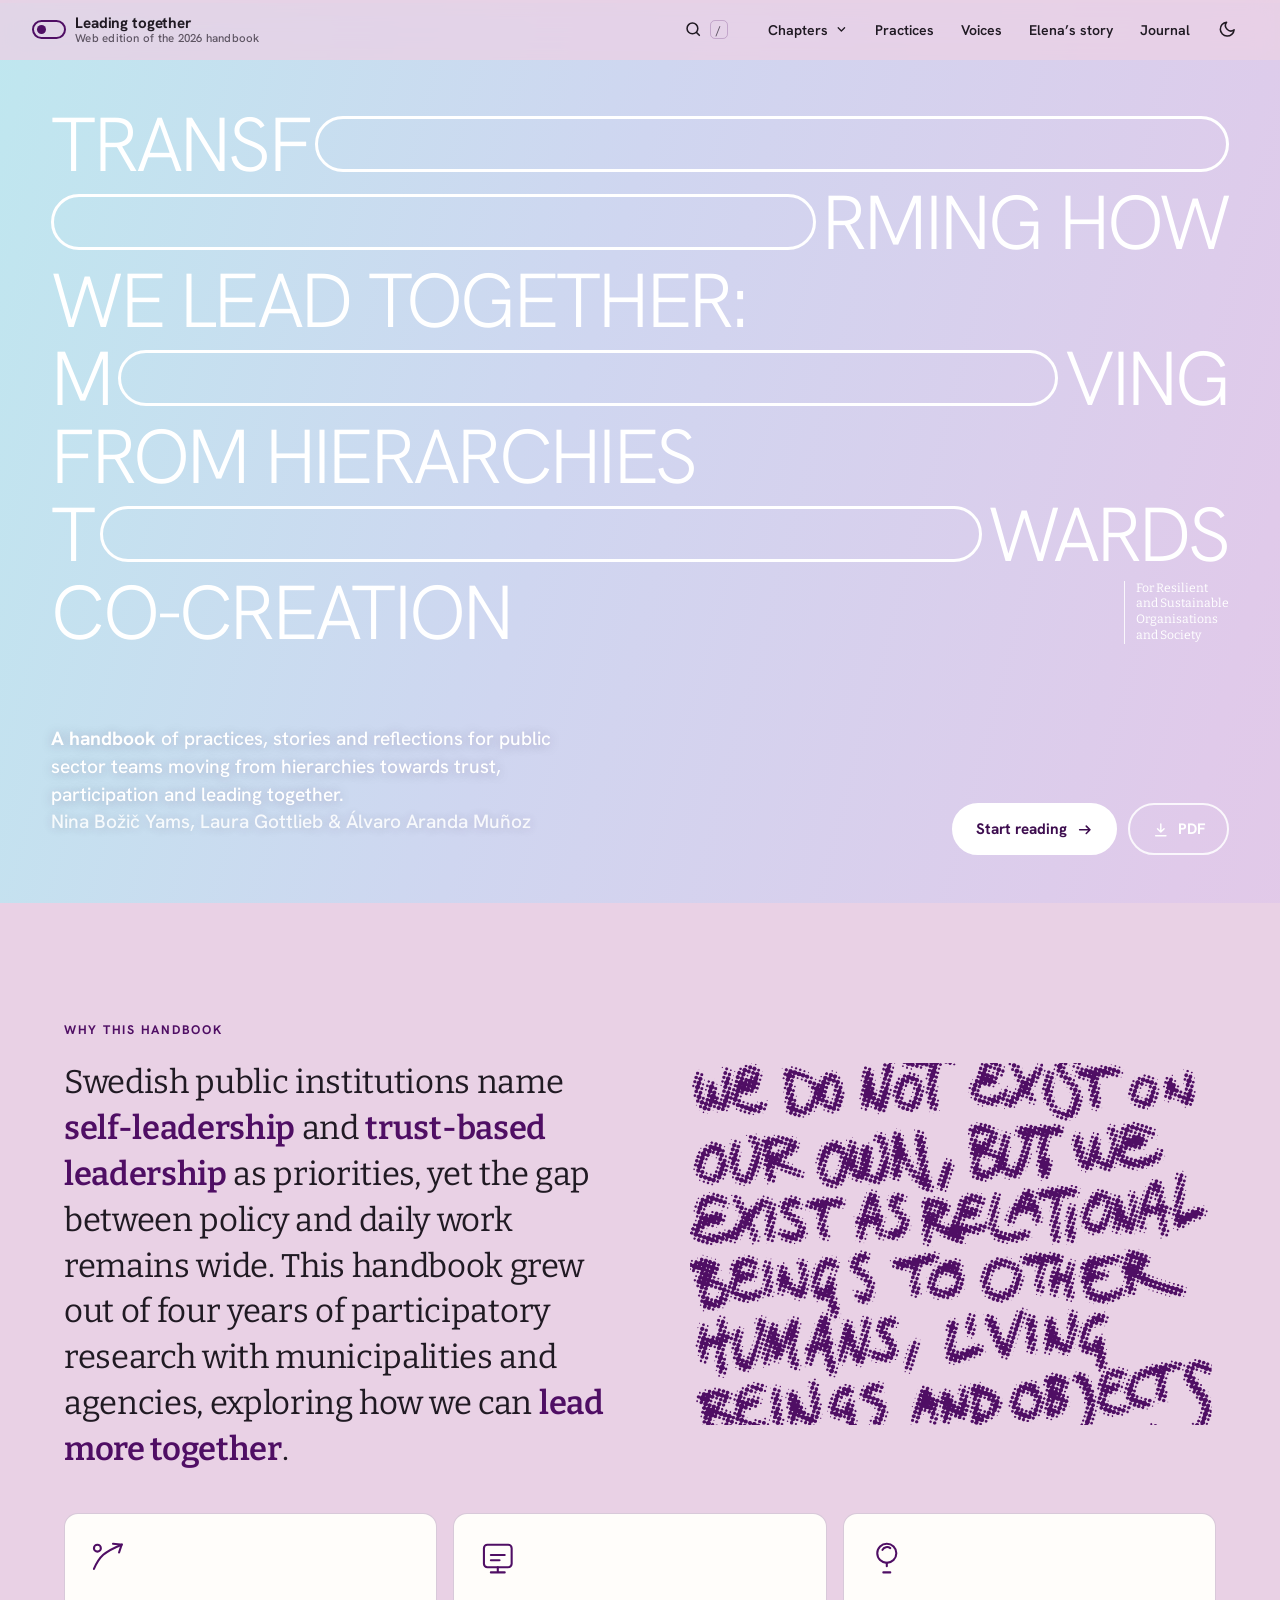
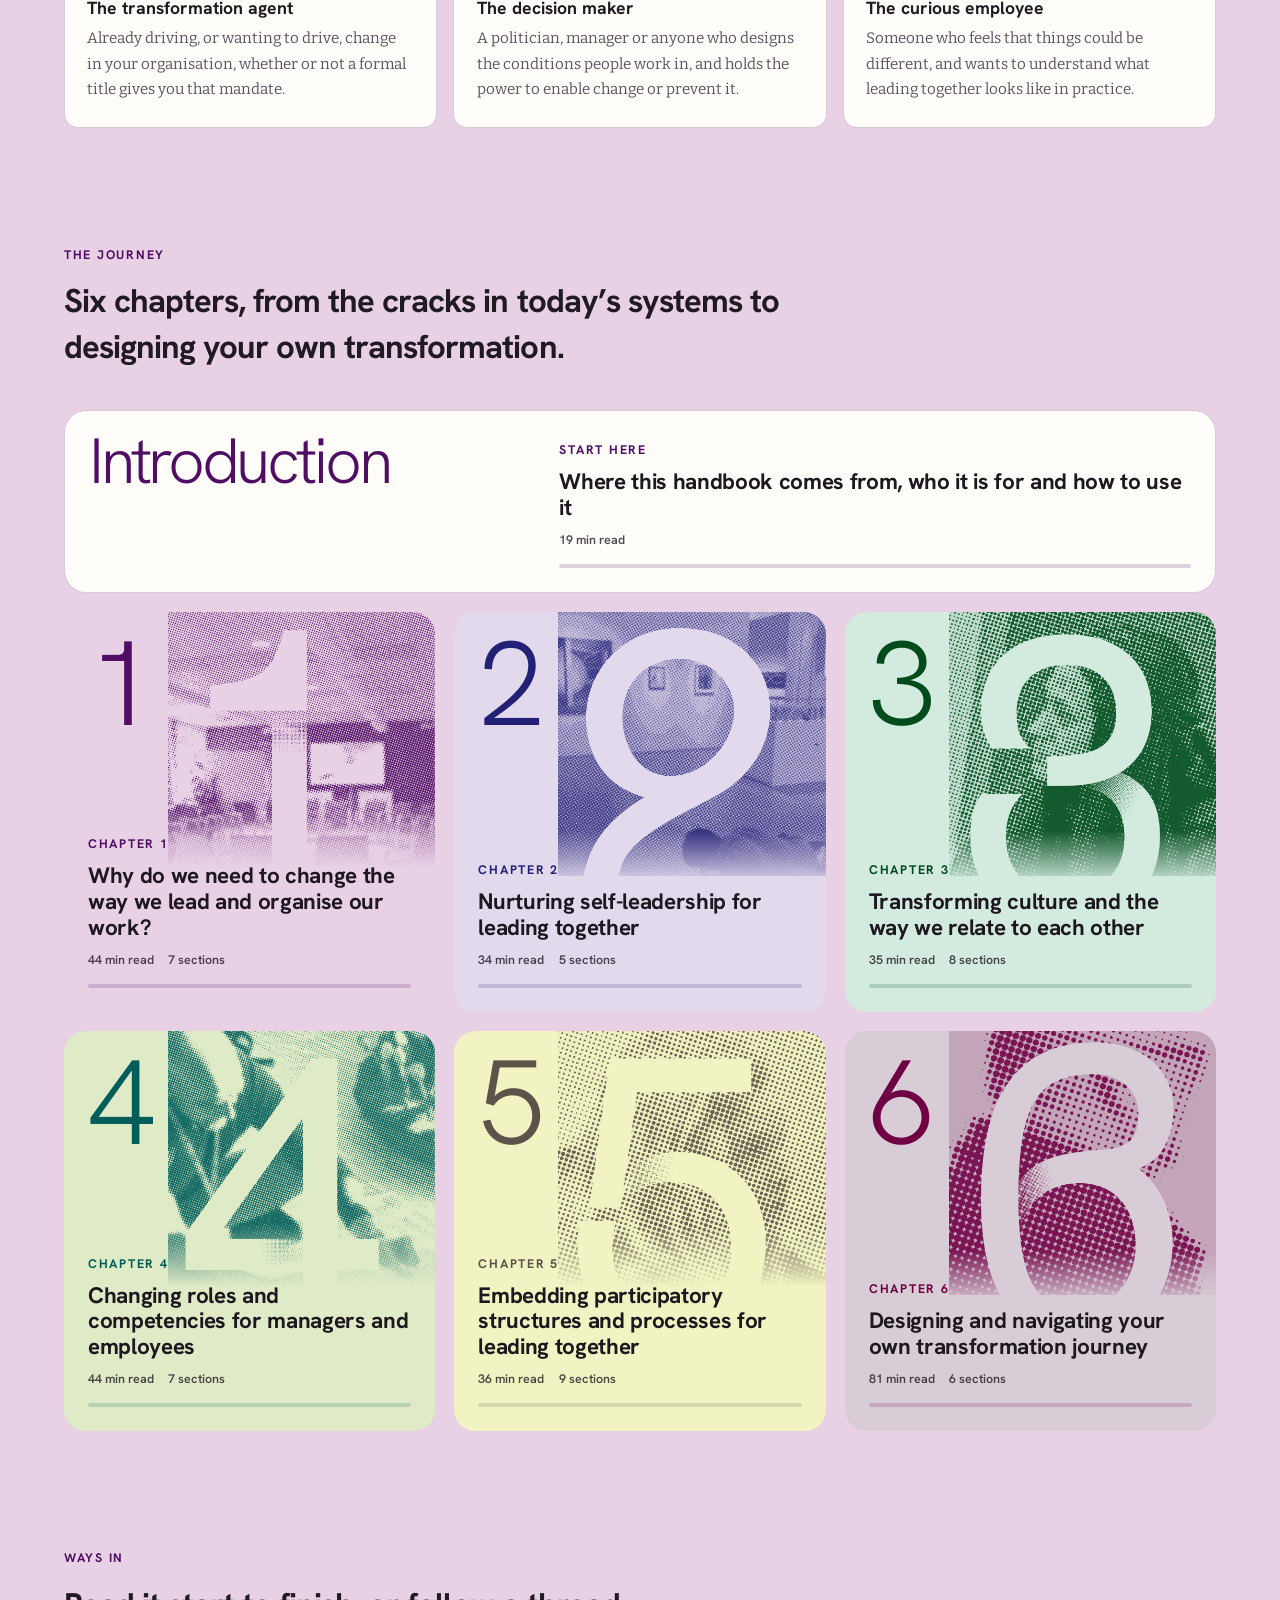
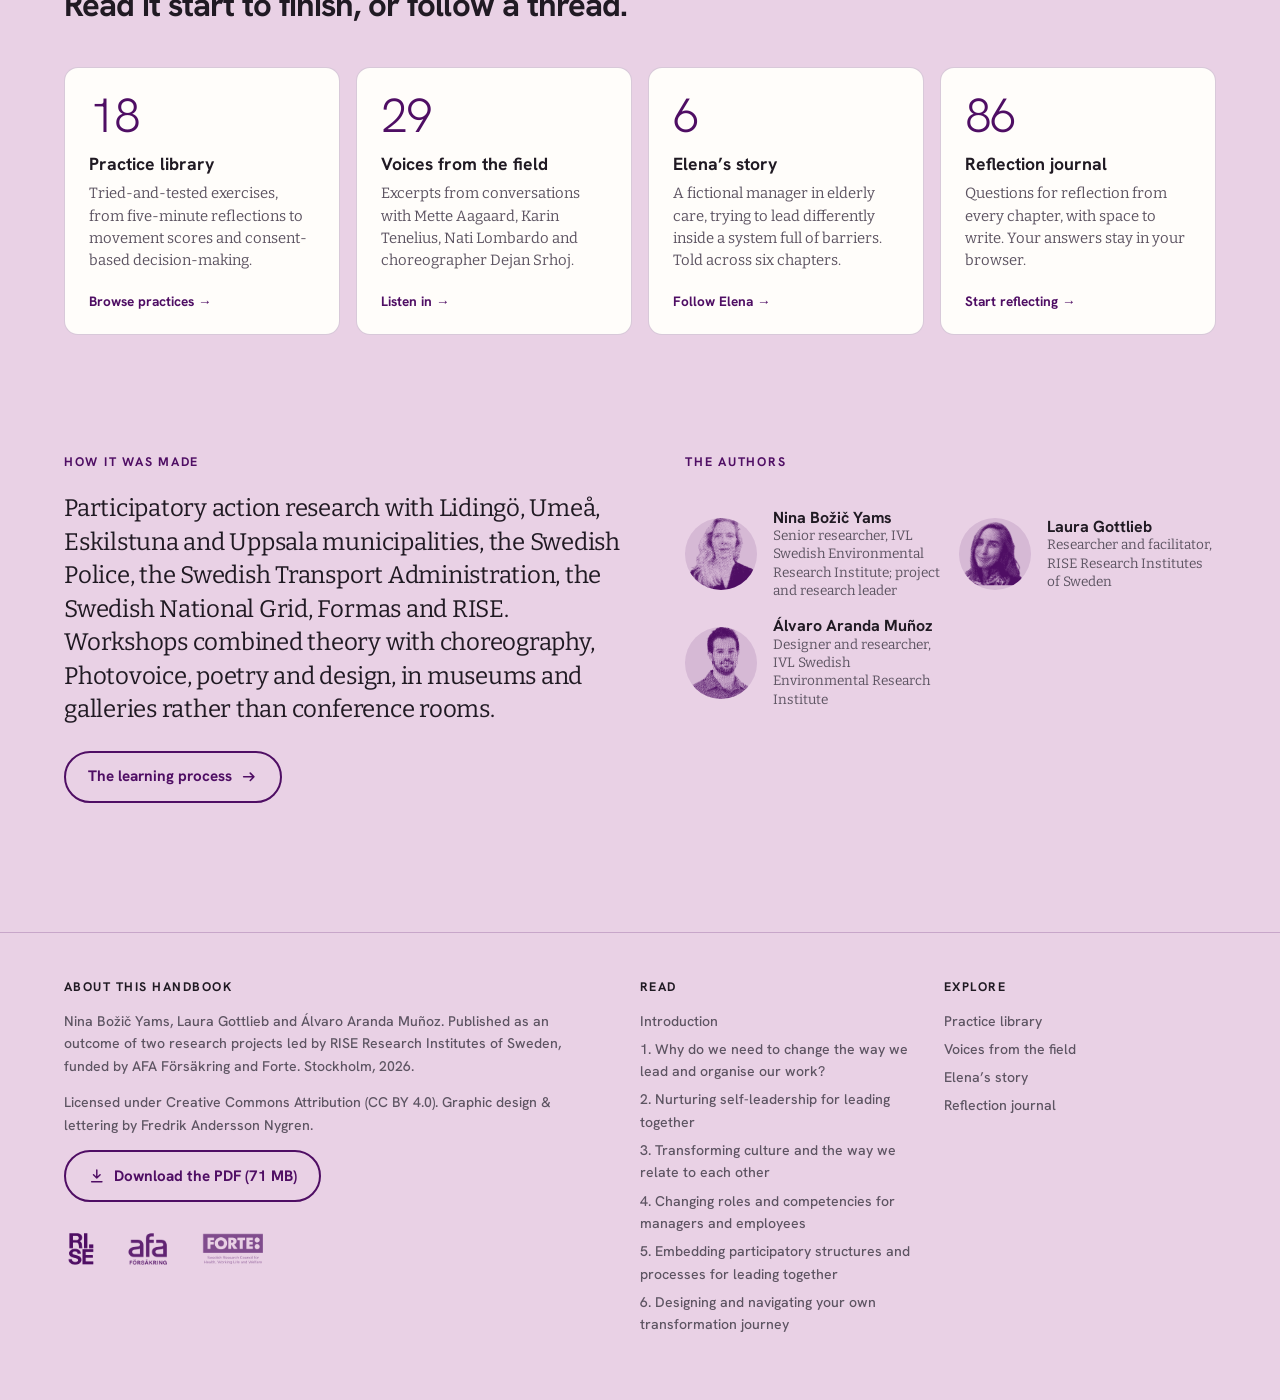
==== index.html @ b832c26f "Add interactive website for the handbook A static web edition of 'Transforming how we lead together'" ====
<!doctype html>
<html lang="en">
<head>
<meta charset="utf-8">
<meta name="viewport" content="width=device-width, initial-scale=1">
<title>Transforming how we lead together: moving from hierarchies towards co-creation</title>
<meta name="description" content="A handbook for resilient and sustainable organisations and society: practices, stories and reflections for moving from hierarchies towards co-creation.">
<meta property="og:title" content="Transforming how we lead together: moving from hierarchies towards co-creation">
<meta property="og:description" content="A handbook for resilient and sustainable organisations and society: practices, stories and reflections for moving from hierarchies towards co-creation.">
<meta property="og:type" content="book">
<meta property="og:image" content="assets/og.jpg">
<meta name="twitter:card" content="summary_large_image">
<meta name="theme-color" content="#e9d1e5">
<link rel="icon" href="assets/favicon.svg" type="image/svg+xml">
<link rel="preload" href="assets/fonts/bitter-normal-latin.woff2" as="font" type="font/woff2" crossorigin>
<link rel="preload" href="assets/fonts/hanken-grotesk-normal-latin.woff2" as="font" type="font/woff2" crossorigin>
<link rel="stylesheet" href="assets/fonts.css">
<link rel="stylesheet" href="assets/style.css">
<style>:root{--ink:#4f0e64;--paper:#e9d1e5;--ink-d:#ecd8e9;--paper-d:#1b0c21;--ink-l:#4f0e64;--paper-l:#e9d1e5}</style>
<script>try{var t=JSON.parse(localStorage.getItem("theme"));if(t)document.documentElement.dataset.theme=t}catch(e){}</script>

</head>
<body data-chapter="">
<a class="skip" href="#main">Skip to content</a>

<header class="topbar">
  <a class="brand" href="index.html" aria-label="Home: Transforming how we lead together"><span class="brand-mark" aria-hidden="true"></span><span>Leading together<small>Web edition of the 2026 handbook</small></span></a>
  <button class="icon-btn search-btn" aria-label="Search the handbook"><svg viewBox="0 0 24 24" fill="none" stroke="currentColor" stroke-width="2" stroke-linecap="round"><circle cx="11" cy="11" r="7"/><path d="m20 20-3.5-3.5"/></svg><kbd>/</kbd></button>
  <nav class="nav" aria-label="Main">
    <div class="chapters-menu">
      <button aria-expanded="false" aria-haspopup="true">Chapters <svg viewBox="0 0 24 24" fill="none" stroke="currentColor" stroke-width="2.4" stroke-linecap="round" stroke-linejoin="round"><path d="m6 9 6 6 6-6"/></svg></button>
      <div class="chapters-pop"><a class="intro" href="introduction.html" style="--c-ink:#4f0e64;--c-paper:#e9d1e5;--c-ink-d:#ecd8e9;--c-paper-d:#1b0c21"><span class="n">i</span><span>Introduction</span></a><a href="chapter-1.html" style="--c-ink:#4f0e64;--c-paper:#e9d1e5;--c-ink-d:#ecd8e9;--c-paper-d:#1b0c21"><span class="n">1</span><span>Why do we need to change the way we lead and organise our work?</span></a><a href="chapter-2.html" style="--c-ink:#232176;--c-paper:#e2d9ed;--c-ink-d:#e6dff0;--c-paper-d:#120f24"><span class="n">2</span><span>Nurturing self-leadership for leading together</span></a><a href="chapter-3.html" style="--c-ink:#004b1c;--c-paper:#d3eadf;--c-ink-d:#daede4;--c-paper-d:#0b1812"><span class="n">3</span><span>Transforming culture and the way we relate to each other</span></a><a href="chapter-4.html" style="--c-ink:#005e5a;--c-paper:#dfeac6;--c-ink-d:#e4edcf;--c-paper-d:#0b1c1f"><span class="n">4</span><span>Changing roles and competencies for managers and employees</span></a><a href="chapter-5.html" style="--c-ink:#5c5349;--c-paper:#f1f3c2;--c-ink-d:#f2f4c5;--c-paper-d:#1e191b"><span class="n">5</span><span>Embedding participatory structures and processes for leading together</span></a><a href="chapter-6.html" style="--c-ink:#700044;--c-paper:#d8cdd6;--c-ink-d:#ded4dc;--c-paper-d:#22091a"><span class="n">6</span><span>Designing and navigating your own transformation journey</span></a></div>
    </div>
    <a href="practices.html">Practices</a>
    <a href="voices.html">Voices</a>
    <a href="elena.html">Elena’s story</a>
    <a href="journal.html">Journal</a>
    <button class="icon-btn" id="theme-btn" aria-label="Toggle dark mode"><svg viewBox="0 0 24 24" fill="none" stroke="currentColor" stroke-width="2" stroke-linecap="round" stroke-linejoin="round"><path d="M21 12.8A9 9 0 1 1 11.2 3a7 7 0 0 0 9.8 9.8z"/></svg></button>
  </nav>
  <button class="icon-btn menu-btn" aria-label="Menu" aria-expanded="false"><svg viewBox="0 0 24 24" fill="none" stroke="currentColor" stroke-width="2" stroke-linecap="round"><path d="M4 7h16M4 12h16M4 17h10"/></svg></button>
</header>
<div class="scrim"></div>
<main id="main">
<section class="cover" aria-labelledby="cover-title">
  <h1 class="cover-title" id="cover-title" aria-label="Transforming how we lead together: moving from hierarchies towards co-creation">
    <span class="l" aria-hidden="true">Transf<i class="cap"></i></span>
    <span class="l" aria-hidden="true"><i class="cap c2"></i>rming how</span>
    <span class="l" aria-hidden="true">we lead together:</span>
    <span class="l" aria-hidden="true">m<i class="cap c3"></i>ving</span>
    <span class="l" aria-hidden="true">from hierarchies</span>
    <span class="l" aria-hidden="true">t<i class="cap c4"></i>wards</span>
    <span class="l" aria-hidden="true">co-creation<span class="cover-tag">For Resilient<br>and Sustainable<br>Organisations<br>and Society</span></span>
  </h1>
  <div class="cover-foot">
    <p class="cover-sub"><strong>A handbook</strong> of practices, stories and reflections for public sector teams moving from hierarchies towards trust, participation and leading together.<br><span style="opacity:.85">Nina Božič Yams, Laura Gottlieb &amp; Álvaro Aranda Muñoz</span></p>
    <div class="btns"><a class="btn" href="introduction.html">Start reading <svg viewBox="0 0 24 24" fill="none" stroke="currentColor" stroke-width="2.2" stroke-linecap="round" stroke-linejoin="round"><path d="M5 12h14m-5-5 5 5-5 5"/></svg></a><a class="btn ghost" href="Transforming%20how%20we%20lead%20together.pdf" download><svg viewBox="0 0 24 24" fill="none" stroke="currentColor" stroke-width="2" stroke-linecap="round" stroke-linejoin="round"><path d="M12 4v11m0 0 4.5-4.5M12 15l-4.5-4.5M5 20h14"/></svg> PDF</a></div>
  </div>
</section>

<section class="home-section wrap">
  <div class="split">
    <div class="reveal">
      <span class="kicker">Why this handbook</span>
      <p class="lede">Swedish public institutions name <em>self-leadership</em> and <em>trust-based leadership</em> as priorities, yet the gap between policy and daily work remains wide. This handbook grew out of four years of participatory research with municipalities and agencies, exploring how we can <em>lead more together</em>.</p>
    </div>
    <div class="reveal"><div class="ink-img" data-src="assets/art/p22-3.webp" role="img" aria-label="Hand lettering: We do not exist on our own, but we exist as relational beings to other humans, living beings and objects." style="aspect-ratio:1828/1248"></div></div>
  </div>
  <div class="readers"><div class="reader reveal"><svg class="ico" viewBox="0 0 48 48" fill="none" stroke="currentColor" stroke-width="2.4" stroke-linecap="round"><path d="M8 38c6-14 12-20 32-28"/><path d="M30 9l10 1-3 9"/><circle cx="12" cy="14" r="4"/></svg><h3>The transformation agent</h3><p>Already driving, or wanting to drive, change in your organisation, whether or not a formal title gives you that mandate.</p></div><div class="reader reveal"><svg class="ico" viewBox="0 0 48 48" fill="none" stroke="currentColor" stroke-width="2.4" stroke-linecap="round" stroke-linejoin="round"><rect x="8" y="10" width="32" height="26" rx="4"/><path d="M16 22h16M16 28h10M24 36v6M16 42h16"/></svg><h3>The decision maker</h3><p>A politician, manager or anyone who designs the conditions people work in, and holds the power to enable change or prevent it.</p></div><div class="reader reveal"><svg class="ico" viewBox="0 0 48 48" fill="none" stroke="currentColor" stroke-width="2.4" stroke-linecap="round"><circle cx="24" cy="20" r="11"/><path d="M24 31v4M20 42h8M19 16a6 6 0 0 1 9-2"/></svg><h3>The curious employee</h3><p>Someone who feels that things could be different, and wants to understand what leading together looks like in practice.</p></div></div>
</section>

<section class="home-section wrap" id="chapters" style="padding-top:0">
  <span class="kicker">The journey</span>
  <h2 class="lede" style="font-family:var(--sans);font-weight:700;letter-spacing:-.03em;margin-top:.6rem">Six chapters, from the cracks in today’s systems to designing your own transformation.</h2>
  <div class="ch-cards"><a class="ch-card intro-card reveal" href="introduction.html" style="--c-ink:#4f0e64;--c-paper:#e9d1e5;--c-ink-d:#ecd8e9;--c-paper-d:#1b0c21">
  <div class="num">Introduction</div>
  <div class="body"><span class="kicker">Start here</span><h3>Where this handbook comes from, who it is for and how to use it</h3>
  <div class="meta"><span>19 min read</span><span class="pct"></span></div>
  <div class="bar" data-progress="introduction"><i></i></div></div></a><a class="ch-card reveal" href="chapter-1.html" style="--c-ink:#4f0e64;--c-paper:#e9d1e5;--c-ink-d:#ecd8e9;--c-paper-d:#1b0c21">
  <div class="art"><div class="ink-img" data-src="assets/hero/chapter-1.webp"></div></div>
  <div class="num">1</div>
  <div class="body"><span class="kicker">Chapter 1</span><h3>Why do we need to change the way we lead and organise our work?</h3>
  <div class="meta"><span>44 min read</span><span>7 sections</span><span class="pct"></span></div>
  <div class="bar" data-progress="chapter-1"><i></i></div></div></a><a class="ch-card reveal" href="chapter-2.html" style="--c-ink:#232176;--c-paper:#e2d9ed;--c-ink-d:#e6dff0;--c-paper-d:#120f24">
  <div class="art"><div class="ink-img" data-src="assets/hero/chapter-2.webp"></div></div>
  <div class="num">2</div>
  <div class="body"><span class="kicker">Chapter 2</span><h3>Nurturing self-leadership for leading together</h3>
  <div class="meta"><span>34 min read</span><span>5 sections</span><span class="pct"></span></div>
  <div class="bar" data-progress="chapter-2"><i></i></div></div></a><a class="ch-card reveal" href="chapter-3.html" style="--c-ink:#004b1c;--c-paper:#d3eadf;--c-ink-d:#daede4;--c-paper-d:#0b1812">
  <div class="art"><div class="ink-img" data-src="assets/hero/chapter-3.webp"></div></div>
  <div class="num">3</div>
  <div class="body"><span class="kicker">Chapter 3</span><h3>Transforming culture and the way we relate to each other</h3>
  <div class="meta"><span>35 min read</span><span>8 sections</span><span class="pct"></span></div>
  <div class="bar" data-progress="chapter-3"><i></i></div></div></a><a class="ch-card reveal" href="chapter-4.html" style="--c-ink:#005e5a;--c-paper:#dfeac6;--c-ink-d:#e4edcf;--c-paper-d:#0b1c1f">
  <div class="art"><div class="ink-img" data-src="assets/hero/chapter-4.webp"></div></div>
  <div class="num">4</div>
  <div class="body"><span class="kicker">Chapter 4</span><h3>Changing roles and competencies for managers and employees</h3>
  <div class="meta"><span>44 min read</span><span>7 sections</span><span class="pct"></span></div>
  <div class="bar" data-progress="chapter-4"><i></i></div></div></a><a class="ch-card reveal" href="chapter-5.html" style="--c-ink:#5c5349;--c-paper:#f1f3c2;--c-ink-d:#f2f4c5;--c-paper-d:#1e191b">
  <div class="art"><div class="ink-img" data-src="assets/hero/chapter-5.webp"></div></div>
  <div class="num">5</div>
  <div class="body"><span class="kicker">Chapter 5</span><h3>Embedding participatory structures and processes for leading together</h3>
  <div class="meta"><span>36 min read</span><span>9 sections</span><span class="pct"></span></div>
  <div class="bar" data-progress="chapter-5"><i></i></div></div></a><a class="ch-card reveal" href="chapter-6.html" style="--c-ink:#700044;--c-paper:#d8cdd6;--c-ink-d:#ded4dc;--c-paper-d:#22091a">
  <div class="art"><div class="ink-img" data-src="assets/hero/chapter-6.webp"></div></div>
  <div class="num">6</div>
  <div class="body"><span class="kicker">Chapter 6</span><h3>Designing and navigating your own transformation journey</h3>
  <div class="meta"><span>81 min read</span><span>6 sections</span><span class="pct"></span></div>
  <div class="bar" data-progress="chapter-6"><i></i></div></div></a></div>
</section>

<section class="home-section wrap" style="padding-top:0">
  <span class="kicker">Ways in</span>
  <h2 class="lede" style="font-family:var(--sans);font-weight:700;letter-spacing:-.03em;margin-top:.6rem">Read it start to finish, or follow a thread.</h2>
  <div class="ways">
    <a class="way reveal" href="practices.html"><span class="big">18</span><h3>Practice library</h3><p>Tried-and-tested exercises, from five-minute reflections to movement scores and consent-based decision-making.</p><span class="go">Browse practices →</span></a>
    <a class="way reveal" href="voices.html"><span class="big">29</span><h3>Voices from the field</h3><p>Excerpts from conversations with Mette Aagaard, Karin Tenelius, Nati Lombardo and choreographer Dejan Srhoj.</p><span class="go">Listen in →</span></a>
    <a class="way reveal" href="elena.html"><span class="big">6</span><h3>Elena’s story</h3><p>A fictional manager in elderly care, trying to lead differently inside a system full of barriers. Told across six chapters.</p><span class="go">Follow Elena →</span></a>
    <a class="way reveal" href="journal.html"><span class="big">86</span><h3>Reflection journal</h3><p>Questions for reflection from every chapter, with space to write. Your answers stay in your browser.</p><span class="go">Start reflecting →</span></a>
  </div>
</section>

<section class="home-section wrap" style="padding-top:0">
  <div class="split" style="align-items:start">
    <div class="reveal">
      <span class="kicker">How it was made</span>
      <p class="lede" style="font-size:clamp(1.15rem,2vw,1.5rem)">Participatory action research with Lidingö, Umeå, Eskilstuna and Uppsala municipalities, the Swedish Police, the Swedish Transport Administration, the Swedish National Grid, Formas and RISE. Workshops combined theory with choreography, Photovoice, poetry and design, in museums and galleries rather than conference rooms.</p>
      <p style="margin-top:1.5rem"><a class="btn ghost" href="introduction.html#what-did-the-learning-process-look-like">The learning process <svg viewBox="0 0 24 24" fill="none" stroke="currentColor" stroke-width="2.2" stroke-linecap="round" stroke-linejoin="round"><path d="M5 12h14m-5-5 5 5-5 5"/></svg></a></p>
    </div>
    <div class="reveal">
      <span class="kicker">The authors</span>
      <div class="people"><div class="person"><div class="face"><div class="ink-img" data-src="assets/art/p4-0.webp"></div></div><div><b>Nina Božič Yams</b><span>Senior researcher, IVL Swedish Environmental Research Institute; project and research leader</span></div></div><div class="person"><div class="face"><div class="ink-img" data-src="assets/art/p4-3.webp"></div></div><div><b>Laura Gottlieb</b><span>Researcher and facilitator, RISE Research Institutes of Sweden</span></div></div><div class="person"><div class="face"><div class="ink-img" data-src="assets/art/p5-0.webp"></div></div><div><b>Álvaro Aranda Muñoz</b><span>Designer and researcher, IVL Swedish Environmental Research Institute</span></div></div></div>
    </div>
  </div>
</section>
</main>
<footer class="footer">
  <div class="wrap cols">
    <div>
      <h4>About this handbook</h4>
      <p>Nina Božič Yams, Laura Gottlieb and Álvaro Aranda Muñoz. Published as an outcome of two research projects led by RISE Research Institutes of Sweden, funded by AFA Försäkring and Forte. Stockholm, 2026.</p>
      <p>Licensed under <a href="https://creativecommons.org/licenses/by/4.0/" rel="license">Creative Commons Attribution (CC BY 4.0)</a>. Graphic design &amp; lettering by Fredrik Andersson Nygren.</p>
      <p><a class="btn ghost" href="Transforming%20how%20we%20lead%20together.pdf" download><svg viewBox="0 0 24 24" fill="none" stroke="currentColor" stroke-width="2" stroke-linecap="round" stroke-linejoin="round"><path d="M12 4v11m0 0 4.5-4.5M12 15l-4.5-4.5M5 20h14"/></svg> Download the PDF (71 MB)</a></p>
      <div class="funders" aria-label="RISE, AFA Försäkring and Forte"><div class="ink-img" data-src="assets/art/p3-3.webp" style="aspect-ratio:92/112"></div><div class="ink-img" data-src="assets/art/p3-4.webp" style="aspect-ratio:132/112"></div><div class="ink-img" data-src="assets/art/p3-5.webp" style="aspect-ratio:200/112"></div></div>
    </div>
    <div><h4>Read</h4><ul><li><a href="introduction.html">Introduction</a></li><li><a href="chapter-1.html">1. Why do we need to change the way we lead and organise our work?</a></li><li><a href="chapter-2.html">2. Nurturing self-leadership for leading together</a></li><li><a href="chapter-3.html">3. Transforming culture and the way we relate to each other</a></li><li><a href="chapter-4.html">4. Changing roles and competencies for managers and employees</a></li><li><a href="chapter-5.html">5. Embedding participatory structures and processes for leading together</a></li><li><a href="chapter-6.html">6. Designing and navigating your own transformation journey</a></li></ul></div>
    <div><h4>Explore</h4><ul><li><a href="practices.html">Practice library</a></li><li><a href="voices.html">Voices from the field</a></li><li><a href="elena.html">Elena’s story</a></li><li><a href="journal.html">Reflection journal</a></li></ul></div>
  </div>
</footer>
<div class="search" role="dialog" aria-modal="true" aria-label="Search">
  <div class="search-panel">
    <label class="search-field"><svg viewBox="0 0 24 24" fill="none" stroke="currentColor" stroke-width="2" stroke-linecap="round"><circle cx="11" cy="11" r="7"/><path d="m20 20-3.5-3.5"/></svg><span class="sr-only">Search</span><input type="search" placeholder="Search practices, voices, ideas…" autocomplete="off"><kbd>esc</kbd></label>
    <div class="search-results" role="listbox" data-hints='&lt;div class=&quot;search-hints&quot;&gt;&lt;button class=&quot;chip&quot; data-q=&quot;psychological safety&quot;&gt;psychological safety&lt;/button&gt;&lt;button class=&quot;chip&quot; data-q=&quot;consent&quot;&gt;consent&lt;/button&gt;&lt;button class=&quot;chip&quot; data-q=&quot;self-leadership&quot;&gt;self-leadership&lt;/button&gt;&lt;button class=&quot;chip&quot; data-q=&quot;feedback&quot;&gt;feedback&lt;/button&gt;&lt;button class=&quot;chip&quot; data-q=&quot;power&quot;&gt;power&lt;/button&gt;&lt;button class=&quot;chip&quot; data-q=&quot;movement score&quot;&gt;movement score&lt;/button&gt;&lt;button class=&quot;chip&quot; data-q=&quot;Buurtzorg&quot;&gt;Buurtzorg&lt;/button&gt;&lt;button class=&quot;chip&quot; data-q=&quot;Lidingö&quot;&gt;Lidingö&lt;/button&gt;&lt;/div&gt;'></div>
  </div>
</div>
<div class="lightbox" role="dialog" aria-label="Image"><div class="ink-img"></div><p></p></div>
<div class="timer" role="timer" aria-live="off">
  <svg class="ring" viewBox="0 0 50 50"><circle class="bg" cx="25" cy="25" r="22"/><circle class="fg" cx="25" cy="25" r="22"/></svg>
  <div><div class="t">0:00</div><div class="lbl"></div></div>
  <button class="pause" aria-label="Pause"></button>
  <button class="close" aria-label="Stop timer"><svg viewBox="0 0 24 24" fill="none" stroke="currentColor" stroke-width="2.4" stroke-linecap="round"><path d="M6 6l12 12M18 6 6 18"/></svg></button>
</div>
<svg width="0" height="0" style="position:absolute" aria-hidden="true"><filter id="rough"><feTurbulence type="fractalNoise" baseFrequency="0.04" numOctaves="2" seed="7"/><feDisplacementMap in="SourceGraphic" scale="7"/></filter></svg>
<script src="assets/app.js" defer></script>
</body>
</html>
---- assets/fonts.css ----
/* Self-hosted Google Fonts (SIL Open Font License): Bitter, EB Garamond, Hanken Grotesk */
@font-face {
  font-family: 'Bitter';
  font-style: italic;
  font-weight: 300 800;
  font-display: swap;
  src: url(fonts/bitter-italic-latin-ext.woff2) format('woff2');
  unicode-range: U+0100-02BA, U+02BD-02C5, U+02C7-02CC, U+02CE-02D7, U+02DD-02FF, U+0304, U+0308, U+0329, U+1D00-1DBF, U+1E00-1E9F, U+1EF2-1EFF, U+2020, U+20A0-20AB, U+20AD-20C0, U+2113, U+2C60-2C7F, U+A720-A7FF;
}
@font-face {
  font-family: 'Bitter';
  font-style: italic;
  font-weight: 300 800;
  font-display: swap;
  src: url(fonts/bitter-italic-latin.woff2) format('woff2');
  unicode-range: U+0000-00FF, U+0131, U+0152-0153, U+02BB-02BC, U+02C6, U+02DA, U+02DC, U+0304, U+0308, U+0329, U+2000-206F, U+20AC, U+2122, U+2191, U+2193, U+2212, U+2215, U+FEFF, U+FFFD;
}
@font-face {
  font-family: 'Bitter';
  font-style: normal;
  font-weight: 300 800;
  font-display: swap;
  src: url(fonts/bitter-normal-latin-ext.woff2) format('woff2');
  unicode-range: U+0100-02BA, U+02BD-02C5, U+02C7-02CC, U+02CE-02D7, U+02DD-02FF, U+0304, U+0308, U+0329, U+1D00-1DBF, U+1E00-1E9F, U+1EF2-1EFF, U+2020, U+20A0-20AB, U+20AD-20C0, U+2113, U+2C60-2C7F, U+A720-A7FF;
}
@font-face {
  font-family: 'Bitter';
  font-style: normal;
  font-weight: 300 800;
  font-display: swap;
  src: url(fonts/bitter-normal-latin.woff2) format('woff2');
  unicode-range: U+0000-00FF, U+0131, U+0152-0153, U+02BB-02BC, U+02C6, U+02DA, U+02DC, U+0304, U+0308, U+0329, U+2000-206F, U+20AC, U+2122, U+2191, U+2193, U+2212, U+2215, U+FEFF, U+FFFD;
}
@font-face {
  font-family: 'EB Garamond';
  font-style: italic;
  font-weight: 400 600;
  font-display: swap;
  src: url(fonts/eb-garamond-italic-latin-ext.woff2) format('woff2');
  unicode-range: U+0100-02BA, U+02BD-02C5, U+02C7-02CC, U+02CE-02D7, U+02DD-02FF, U+0304, U+0308, U+0329, U+1D00-1DBF, U+1E00-1E9F, U+1EF2-1EFF, U+2020, U+20A0-20AB, U+20AD-20C0, U+2113, U+2C60-2C7F, U+A720-A7FF;
}
@font-face {
  font-family: 'EB Garamond';
  font-style: italic;
  font-weight: 400 600;
  font-display: swap;
  src: url(fonts/eb-garamond-italic-latin.woff2) format('woff2');
  unicode-range: U+0000-00FF, U+0131, U+0152-0153, U+02BB-02BC, U+02C6, U+02DA, U+02DC, U+0304, U+0308, U+0329, U+2000-206F, U+20AC, U+2122, U+2191, U+2193, U+2212, U+2215, U+FEFF, U+FFFD;
}
@font-face {
  font-family: 'EB Garamond';
  font-style: normal;
  font-weight: 400 600;
  font-display: swap;
  src: url(fonts/eb-garamond-normal-latin-ext.woff2) format('woff2');
  unicode-range: U+0100-02BA, U+02BD-02C5, U+02C7-02CC, U+02CE-02D7, U+02DD-02FF, U+0304, U+0308, U+0329, U+1D00-1DBF, U+1E00-1E9F, U+1EF2-1EFF, U+2020, U+20A0-20AB, U+20AD-20C0, U+2113, U+2C60-2C7F, U+A720-A7FF;
}
@font-face {
  font-family: 'EB Garamond';
  font-style: normal;
  font-weight: 400 600;
  font-display: swap;
  src: url(fonts/eb-garamond-normal-latin.woff2) format('woff2');
  unicode-range: U+0000-00FF, U+0131, U+0152-0153, U+02BB-02BC, U+02C6, U+02DA, U+02DC, U+0304, U+0308, U+0329, U+2000-206F, U+20AC, U+2122, U+2191, U+2193, U+2212, U+2215, U+FEFF, U+FFFD;
}
@font-face {
  font-family: 'Hanken Grotesk';
  font-style: normal;
  font-weight: 300 800;
  font-display: swap;
  src: url(fonts/hanken-grotesk-normal-latin-ext.woff2) format('woff2');
  unicode-range: U+0100-02BA, U+02BD-02C5, U+02C7-02CC, U+02CE-02D7, U+02DD-02FF, U+0304, U+0308, U+0329, U+1D00-1DBF, U+1E00-1E9F, U+1EF2-1EFF, U+2020, U+20A0-20AB, U+20AD-20C0, U+2113, U+2C60-2C7F, U+A720-A7FF;
}
@font-face {
  font-family: 'Hanken Grotesk';
  font-style: normal;
  font-weight: 300 800;
  font-display: swap;
  src: url(fonts/hanken-grotesk-normal-latin.woff2) format('woff2');
  unicode-range: U+0000-00FF, U+0131, U+0152-0153, U+02BB-02BC, U+02C6, U+02DA, U+02DC, U+0304, U+0308, U+0329, U+2000-206F, U+20AC, U+2122, U+2191, U+2193, U+2212, U+2215, U+FEFF, U+FFFD;
}
---- assets/style.css ----
/* Transforming how we lead together: web edition */

:root {
  --ink: #4f0e64;
  --paper: #e9d1e5;
  --ink-d: #dcbfe4;
  --paper-d: #1b1320;
  --text: #201a23;
  --muted: #5d5462;
  --card: #fffdfa;
  --line: color-mix(in srgb, var(--ink) 22%, transparent);
  --soft: color-mix(in srgb, var(--ink) 8%, var(--paper));
  --serif: "Bitter", Georgia, "Times New Roman", serif;
  --sans: "Hanken Grotesk", "Helvetica Neue", Arial, sans-serif;
  --story: "EB Garamond", Garamond, Georgia, serif;
  --measure: 40rem;
  --margin-col: 14rem;
  --radius: 14px;
  --ease: cubic-bezier(.2, .7, .2, 1);
  color-scheme: light;
}

:root[data-theme="dark"] {
  --ink: var(--ink-d);
  --paper: var(--paper-d);
  --text: #ece5ee;
  --muted: #b7adbb;
  --card: color-mix(in srgb, var(--paper-d) 86%, #fff 14%);
  color-scheme: dark;
}
@media (prefers-color-scheme: dark) {
  :root:not([data-theme="light"]) {
    --ink: var(--ink-d);
    --paper: var(--paper-d);
    --text: #ece5ee;
    --muted: #b7adbb;
    --card: color-mix(in srgb, var(--paper-d) 86%, #fff 14%);
    color-scheme: dark;
  }
}

*, *::before, *::after { box-sizing: border-box; }
html { -webkit-text-size-adjust: 100%; scroll-padding-top: 5rem; }
@media (prefers-reduced-motion: no-preference) { html { scroll-behavior: smooth; } }
body {
  margin: 0;
  background: var(--paper);
  color: var(--text);
  font: 400 1.0625rem/1.68 var(--serif);
  font-optical-sizing: auto;
  transition: background-color .5s var(--ease), color .3s;
  overflow-x: hidden;
}
img { max-width: 100%; display: block; }
a { color: inherit; text-decoration-color: color-mix(in srgb, var(--ink) 45%, transparent); text-underline-offset: .18em; text-decoration-thickness: .08em; }
a:hover { text-decoration-color: var(--ink); }
::selection { background: color-mix(in srgb, var(--ink) 30%, transparent); }
:focus-visible { outline: 2px solid var(--ink); outline-offset: 3px; border-radius: 4px; }
.sr-only { position: absolute; width: 1px; height: 1px; overflow: hidden; clip: rect(0 0 0 0); white-space: nowrap; }
.skip { position: absolute; left: 1rem; top: -4rem; z-index: 100; background: var(--ink); color: var(--paper); padding: .5rem 1rem; border-radius: 8px; }
.skip:focus { top: 1rem; }

/* ---------- top bar ---------- */
.topbar {
  position: sticky; top: 0; z-index: 50;
  display: flex; align-items: center; gap: 1rem;
  padding: .7rem clamp(1rem, 3vw, 2rem);
  background: color-mix(in srgb, var(--paper) 82%, transparent);
  backdrop-filter: blur(14px) saturate(1.3);
  -webkit-backdrop-filter: blur(14px) saturate(1.3);
  border-bottom: 1px solid transparent;
  transition: border-color .3s, background-color .5s;
  font-family: var(--sans);
}
.topbar.scrolled { border-bottom-color: var(--line); }
.brand { display: flex; align-items: center; gap: .6rem; text-decoration: none; font-weight: 700; letter-spacing: -.01em; line-height: 1.1; font-size: .95rem; margin-right: auto; min-width: 0; }
.brand-mark { flex: none; width: 2.1rem; height: 1.15rem; border: 2px solid var(--ink); border-radius: 999px; position: relative; }
.brand-mark::after { content: ""; position: absolute; inset: 3px auto 3px 3px; width: .55rem; border-radius: 999px; background: var(--ink); transition: inset .5s var(--ease), width .5s var(--ease); }
.brand:hover .brand-mark::after { width: calc(100% - 6px); }
.brand small { display: block; font-weight: 500; color: var(--muted); font-size: .72rem; letter-spacing: .02em; }
.brand span { white-space: nowrap; overflow: hidden; text-overflow: ellipsis; }
.nav { display: flex; align-items: center; gap: .2rem; }
.nav a, .icon-btn, .nav button {
  font: 600 .88rem/1 var(--sans); color: var(--text); text-decoration: none;
  padding: .55rem .75rem; border-radius: 999px; border: 0; background: none; cursor: pointer;
  display: inline-flex; align-items: center; gap: .45rem;
}
.nav a:hover, .icon-btn:hover, .nav button:hover { background: color-mix(in srgb, var(--ink) 10%, transparent); }
.nav a[aria-current="page"] { background: var(--ink); color: var(--paper); }
.icon-btn svg { width: 1.15rem; height: 1.15rem; }
.search-btn kbd { font: 600 .7rem var(--sans); border: 1px solid var(--line); border-radius: 5px; padding: .1rem .35rem; color: var(--muted); }
.menu-btn { display: none; }
.chapters-menu { position: relative; }
.chapters-menu > button svg { width: .8rem; height: .8rem; transition: transform .25s; }
.chapters-menu[open] > button svg, .chapters-menu.open > button svg { transform: rotate(180deg); }
.chapters-pop {
  position: absolute; top: calc(100% + .5rem); left: 50%; translate: -50% 0; width: min(34rem, 92vw);
  background: var(--card); border: 1px solid var(--line); border-radius: 18px; padding: .6rem;
  box-shadow: 0 24px 60px -20px rgba(20, 0, 30, .35);
  display: none; grid-template-columns: 1fr 1fr; gap: .3rem;
}
.chapters-menu.open .chapters-pop { display: grid; }
.chapters-pop a { display: flex; gap: .75rem; align-items: flex-start; padding: .7rem .8rem; border-radius: 12px; line-height: 1.3; white-space: normal; font-weight: 600; }
.chapters-pop a:hover { background: var(--c-paper); }
.chapters-pop .n { flex: none; width: 1.9rem; height: 1.9rem; display: grid; place-items: center; border-radius: 50%; background: var(--c-ink); color: #fff; font-weight: 800; font-size: .85rem; }
.chapters-pop a.intro .n { background: none; border: 2px solid var(--c-ink); color: var(--c-ink); }
.progress {
  position: fixed; left: 0; top: 0; height: 3px; width: 100%; z-index: 60;
  transform-origin: 0 50%; transform: scaleX(0); background: var(--ink);
}

@media (max-width: 920px) {
  .nav { position: fixed; inset: 0 0 0 auto; width: min(22rem, 88vw); flex-direction: column; align-items: stretch; gap: .2rem; padding: 4.5rem 1rem 1rem; background: var(--card); box-shadow: -20px 0 60px -20px rgba(0,0,0,.35); transform: translateX(105%); transition: transform .35s var(--ease); overflow-y: auto; }
  .nav.open { transform: none; }
  .nav a, .nav button { padding: .85rem 1rem; font-size: 1rem; justify-content: flex-start; }
  .chapters-pop { position: static; translate: none; width: auto; box-shadow: none; border: 0; padding: 0 0 0 .5rem; grid-template-columns: 1fr; background: none; }
  .menu-btn { display: inline-flex; position: relative; z-index: 2; }
  .search-btn kbd { display: none; }
}
.scrim { position: fixed; inset: 0; background: rgba(10, 0, 15, .35); z-index: 40; opacity: 0; pointer-events: none; transition: opacity .3s; }
.scrim.on { opacity: 1; pointer-events: auto; }

/* ---------- generic ---------- */
.wrap { width: min(72rem, 100% - 2rem); margin-inline: auto; }
.kicker { font: 700 .78rem/1 var(--sans); letter-spacing: .14em; text-transform: uppercase; color: var(--ink); }
.btn {
  display: inline-flex; align-items: center; gap: .55rem; font: 700 .95rem/1 var(--sans);
  padding: .95rem 1.35rem; border-radius: 999px; text-decoration: none; cursor: pointer;
  border: 2px solid var(--ink); background: var(--ink); color: var(--paper); transition: transform .2s var(--ease), box-shadow .2s;
}
.btn:hover { transform: translateY(-2px); box-shadow: 0 10px 24px -12px var(--ink); }
.btn.ghost { background: transparent; color: var(--ink); }
.btn svg { width: 1.1rem; height: 1.1rem; }
.chip { display: inline-flex; align-items: center; gap: .35rem; font: 600 .8rem/1 var(--sans); padding: .5rem .8rem; border-radius: 999px; border: 1.5px solid var(--line); background: transparent; color: var(--text); cursor: pointer; text-decoration: none; }
.chip[aria-pressed="true"] { background: var(--ink); color: var(--paper); border-color: var(--ink); }

/* ---------- ink images (alpha masks recoloured by chapter ink) ---------- */
.ink-img {
  width: 100%; background-color: var(--ink);
  -webkit-mask: var(--src, none) center / contain no-repeat;
  mask: var(--src, none) center / contain no-repeat;
  opacity: 0; transition: opacity .7s var(--ease);
}
.ink-img.loaded { opacity: 1; }
.fig { margin: 2.2rem 0; }
.fig figcaption { font: 500 .8rem/1.45 var(--sans); color: var(--muted); margin-top: .6rem; max-width: 30rem; }
.fig figcaption::before { content: "↑ "; color: var(--ink); }
.fig.zoomable { cursor: zoom-in; }
/* photos keep printed ink-on-paper in dark mode instead of turning into negatives */
:root[data-theme="dark"] .fig--photo .ink-img, :root[data-theme="dark"] .person .face .ink-img { background-color: var(--ink-l); }
:root[data-theme="dark"] .person .face, :root[data-theme="dark"] .fig--photo .frame { background: var(--paper-l); }
@media (prefers-color-scheme: dark) {
  :root:not([data-theme="light"]) .fig--photo .ink-img, :root:not([data-theme="light"]) .person .face .ink-img { background-color: var(--ink-l); }
  :root:not([data-theme="light"]) .person .face, :root:not([data-theme="light"]) .fig--photo .frame { background: var(--paper-l); }
}
.fig--photo .frame { border-radius: 4px; }
.fig--small { float: right; clear: right; width: min(36%, 13rem); margin: .3rem 0 1rem 1.6rem; }
.fig--small figcaption::before { content: ""; }
.fig--medium { width: min(78%, 30rem); margin-inline: auto; }
.fig--wide { width: min(100vw - 2rem, var(--measure) + var(--margin-col) + 3rem); }
.fig--interlude { width: min(100vw - 2rem, 62rem); margin: 4rem 0; position: relative; left: 50%; translate: -50% 0; }

/* ---------- home ---------- */
.cover {
  position: relative; overflow: hidden; color: #fff;
  min-height: min(100svh, 62rem);
  display: grid; align-content: center;
  padding: 6.5rem clamp(1rem, 4vw, 3.5rem) 3rem;
  margin-top: -3.6rem;
  background: linear-gradient(105deg, #bfe7ef 0%, #cfd6f0 28%, #e0caea 58%, #efc3dc 100%);
  background-size: 160% 160%;
  animation: drift 18s ease-in-out infinite alternate;
}
:root[data-theme="dark"] .cover { background-image: linear-gradient(105deg, #18414b 0%, #29315a 35%, #452a58 65%, #5a2347 100%); }
@media (prefers-color-scheme: dark) { :root:not([data-theme="light"]) .cover { background-image: linear-gradient(105deg, #18414b 0%, #29315a 35%, #452a58 65%, #5a2347 100%); } }
@keyframes drift { from { background-position: 0% 50%; } to { background-position: 100% 50%; } }
.cover-title {
  margin: 0; font: 300 clamp(2.1rem, min(8.2vw, 8.5svh), 7.6rem)/.98 var(--sans); letter-spacing: -.035em; text-transform: uppercase;
  display: grid; gap: .04em;
}
.cover-title .l { display: flex; align-items: center; gap: .08em; white-space: nowrap; }
.cap {
  display: inline-block; flex: 0 0 auto; height: .74em; min-width: .74em; width: .74em;
  border: max(2px, .045em) solid currentColor; border-radius: 999px;
  transition: width 1.6s var(--ease), flex-grow 1.6s var(--ease);
}
.cover.go .cap { flex-grow: 1; width: auto; }
.cover.go .cap.c2 { transition-delay: .25s; } .cover.go .cap.c3 { transition-delay: .5s; } .cover.go .cap.c4 { transition-delay: .75s; }
.cover-foot { display: flex; flex-wrap: wrap; align-items: end; justify-content: space-between; gap: 1.5rem 3rem; margin-top: clamp(2rem, 5vw, 3.5rem); }
.cover-sub { font: 500 clamp(1rem, 1.6vw, 1.2rem)/1.45 var(--sans); max-width: 34rem; color: #fff; text-shadow: 0 1px 12px rgba(60, 10, 70, .25); }
.cover-sub strong { font-weight: 700; }
.cover .btn { --ink: #fff; color: #3d0d4f; }
.cover .btn.ghost { color: #fff; border-color: rgba(255,255,255,.85); }
.cover .btns { display: flex; flex-wrap: wrap; gap: .7rem; }
.cover-tag { margin-left: auto; align-self: center; font: 400 clamp(.6rem, .95vw, .82rem)/1.3 var(--serif); letter-spacing: 0; text-transform: none; border-left: 1px solid rgba(255,255,255,.85); padding-left: .7rem; white-space: nowrap; }
@media (max-width: 560px) { .cover-tag { display: none; } }

.home-section { padding: clamp(4rem, 9vw, 7rem) 0; }
.lede { font: 400 clamp(1.35rem, 2.6vw, 2.05rem)/1.4 var(--serif); letter-spacing: -.01em; max-width: 50rem; margin: 1rem 0 0; }
.lede em { font-style: normal; color: var(--ink); font-weight: 600; }
.split { display: grid; grid-template-columns: 1.05fr 1fr; gap: clamp(2rem, 5vw, 5rem); align-items: center; }
@media (max-width: 820px) { .split { grid-template-columns: 1fr; } }
.readers { display: grid; grid-template-columns: repeat(3, 1fr); gap: 1rem; margin-top: 2.5rem; }
@media (max-width: 760px) { .readers { grid-template-columns: 1fr; } }
.reader { background: var(--card); border-radius: var(--radius); padding: 1.4rem 1.4rem 1.5rem; border: 1px solid var(--line); }
.reader h3 { font: 700 1.1rem/1.25 var(--sans); margin: .6rem 0 .45rem; }
.reader p { margin: 0; font-size: .95rem; color: var(--muted); }
.reader .ico { width: 2.6rem; height: 2.6rem; color: var(--ink); }

.ch-cards { display: grid; grid-template-columns: repeat(auto-fill, minmax(min(100%, 20.5rem), 1fr)); gap: 1.2rem; margin-top: 2.5rem; }
.ch-card {
  --ink: var(--c-ink); --paper: var(--c-paper);
  position: relative; display: flex; flex-direction: column; min-height: 25rem; overflow: hidden;
  border-radius: 22px; background: var(--c-paper); color: #1d171f; text-decoration: none;
  transition: transform .4s var(--ease), box-shadow .4s var(--ease);
  isolation: isolate;
}
:root[data-theme="dark"] .ch-card { --ink: var(--c-ink-d); background: var(--c-paper-d); color: #efe8f0; }
@media (prefers-color-scheme: dark) { :root:not([data-theme="light"]) .ch-card { --ink: var(--c-ink-d); background: var(--c-paper-d); color: #efe8f0; } }
.ch-card:hover { transform: translateY(-6px) rotate(-.4deg); box-shadow: 0 30px 60px -30px var(--c-ink); }
.ch-card .art { position: absolute; inset: 0 0 auto auto; width: 72%; height: 66%; z-index: -1; opacity: .9; transition: transform .8s var(--ease); }
.ch-card:hover .art { transform: scale(1.05) translate(-2%, 2%); }
.ch-card .art .ink-img { height: 100%; -webkit-mask-position: right top; mask-position: right top; -webkit-mask-size: cover; mask-size: cover; }
.ch-card .num { font: 300 7.5rem/0.8 var(--sans); color: var(--ink); letter-spacing: -.06em; padding: 1.4rem 1.5rem 0; }
.ch-card .body { margin-top: auto; padding: 1.5rem; background: linear-gradient(to top, var(--c-paper) 70%, transparent); }
:root[data-theme="dark"] .ch-card .body { background: linear-gradient(to top, var(--c-paper-d) 70%, transparent); }
@media (prefers-color-scheme: dark) { :root:not([data-theme="light"]) .ch-card .body { background: linear-gradient(to top, var(--c-paper-d) 70%, transparent); } }
.ch-card h3 { font: 700 1.4rem/1.15 var(--sans); letter-spacing: -.015em; margin: .35rem 0 .7rem; }
.ch-card .meta { font: 600 .78rem/1.3 var(--sans); opacity: .78; display: flex; gap: .9rem; flex-wrap: wrap; }
.ch-card .bar { height: 4px; border-radius: 4px; background: color-mix(in srgb, var(--ink) 18%, transparent); margin-top: 1rem; overflow: hidden; }
.ch-card .bar i { display: block; height: 100%; width: 0; background: var(--ink); border-radius: inherit; transition: width .8s var(--ease); }
.ch-card.intro-card { grid-column: 1 / -1; min-height: 0; background: var(--card); border: 1px solid var(--line); display: grid; grid-template-columns: minmax(0, .9fr) minmax(0, 1.3fr); align-items: end; }
.ch-card.intro-card .num { font-size: clamp(2.4rem, 5vw, 4.2rem); font-weight: 300; letter-spacing: -.05em; padding: 1.5rem; align-self: start; }
.ch-card.intro-card .body { background: none !important; }
@media (max-width: 700px) { .ch-card.intro-card { grid-template-columns: 1fr; } }

.ways { display: grid; grid-template-columns: repeat(4, 1fr); gap: 1rem; margin-top: 2.5rem; }
@media (max-width: 980px) { .ways { grid-template-columns: repeat(2, 1fr); } }
@media (max-width: 560px) { .ways { grid-template-columns: 1fr; } }
.way { display: flex; flex-direction: column; gap: .5rem; padding: 1.5rem; border-radius: var(--radius); background: var(--card); border: 1px solid var(--line); text-decoration: none; transition: transform .3s var(--ease), border-color .3s; }
.way:hover { transform: translateY(-4px); border-color: var(--ink); }
.way .big { font: 300 3rem/1 var(--sans); color: var(--ink); letter-spacing: -.04em; }
.way h3 { font: 700 1.1rem/1.2 var(--sans); margin: .3rem 0 0; }
.way p { margin: 0; color: var(--muted); font-size: .93rem; line-height: 1.5; }
.way .go { margin-top: auto; padding-top: .8rem; font: 700 .85rem var(--sans); color: var(--ink); }

.quote-band { padding: clamp(3rem, 8vw, 6rem) 0; }
.quote-band .ink-img { max-width: 56rem; margin-inline: auto; }
.quote-band p { text-align: center; font: 500 .9rem var(--sans); color: var(--muted); margin-top: 1.4rem; }

.people { display: grid; grid-template-columns: repeat(auto-fill, minmax(15rem, 1fr)); gap: 1rem; margin-top: 2rem; }
.person { display: flex; gap: 1rem; align-items: center; }
.person .face { flex: none; width: 4.5rem; height: 4.5rem; border-radius: 50%; overflow: hidden; background: color-mix(in srgb, var(--ink) 12%, transparent); }
.person .face .ink-img { height: 100%; -webkit-mask-size: cover; mask-size: cover; }
.person b { display: block; font: 700 1rem/1.2 var(--sans); }
.person span { font-size: .85rem; color: var(--muted); line-height: 1.35; display: block; }

.footer { border-top: 1px solid var(--line); padding: 3rem 0 4rem; font: 500 .88rem/1.6 var(--sans); color: var(--muted); }
.footer .cols { display: grid; grid-template-columns: 2fr 1fr 1fr; gap: 2rem; }
@media (max-width: 760px) { .footer .cols { grid-template-columns: 1fr; } }
.funders { display: flex; align-items: center; gap: 1.6rem; margin-top: 1.6rem; }
.funders .ink-img { width: auto; height: 2.6rem; }
.funders .ink-img:nth-child(3) { height: 2.4rem; }
.footer h4 { font: 700 .78rem/1 var(--sans); letter-spacing: .12em; text-transform: uppercase; color: var(--text); margin: 0 0 1rem; }
.footer ul { list-style: none; padding: 0; margin: 0; display: grid; gap: .35rem; }
.footer a { text-decoration: none; }
.footer a:hover { color: var(--ink); }

/* ---------- chapter hero ---------- */
.ch-hero { position: relative; display: grid; grid-template-columns: minmax(0, 1fr) minmax(0, 1.05fr); min-height: min(88svh, 50rem); margin-top: -3.6rem; overflow: hidden; }
.ch-hero .photo { position: relative; overflow: hidden; }
.ch-hero .photo .ink-img { transform: scale(1.06); transition: opacity 1.2s var(--ease), transform 2.4s var(--ease); }
.ch-hero .photo .ink-img.loaded { transform: none; }
.ch-hero .titles { padding: clamp(6rem, 12vh, 9rem) clamp(1.2rem, 5vw, 4.5rem) clamp(2.5rem, 6vh, 4rem); display: flex; flex-direction: column; justify-content: center; gap: 1.2rem; }
.ch-hero h1 { font: 700 clamp(2.1rem, 4.4vw, 3.9rem)/1.02 var(--sans); letter-spacing: -.035em; margin: 0; text-wrap: balance; }
.ch-hero .meta { display: flex; flex-wrap: wrap; gap: .5rem 1.4rem; font: 600 .85rem var(--sans); color: var(--muted); }
.ch-hero .meta span { display: inline-flex; align-items: center; gap: .4rem; }
.ch-hero .meta svg { width: 1rem; height: 1rem; color: var(--ink); }
.ch-hero .jump { display: flex; flex-wrap: wrap; gap: .45rem; margin-top: .4rem; }
.ch-hero .jump a { font: 600 .78rem/1.2 var(--sans); padding: .45rem .7rem; border-radius: 999px; background: color-mix(in srgb, var(--ink) 9%, transparent); text-decoration: none; }
.ch-hero .jump a:hover { background: var(--ink); color: var(--paper); }
.ch-hero .jump a b { color: var(--ink); margin-right: .25rem; }
.ch-hero .jump a:hover b { color: inherit; }
@media (max-width: 860px) {
  .ch-hero { grid-template-columns: 1fr; min-height: 0; }
  .ch-hero .photo { height: 46svh; }
  .ch-hero .titles { padding-top: 2rem; }
}
.page-hero { padding: clamp(5rem, 10vw, 8rem) 0 clamp(2rem, 4vw, 3rem); }
.page-hero h1 { font: 700 clamp(2.4rem, 6vw, 4.6rem)/1 var(--sans); letter-spacing: -.04em; margin: .8rem 0 1rem; text-wrap: balance; }
.page-hero p { font-size: 1.2rem; max-width: 42rem; color: var(--muted); margin: 0; }

/* ---------- Elena's story ---------- */
.elena {
  position: relative; background: #fffdf8; color: #231d24;
  width: min(100% - 2rem, 40rem); margin: clamp(-5rem, -6vw, -2rem) auto 0; z-index: 2;
  padding: clamp(2rem, 5vw, 3.6rem) clamp(1.4rem, 5vw, 3.6rem) clamp(2rem, 4vw, 3rem);
  box-shadow: 0 40px 80px -40px rgba(30, 0, 40, .45), 0 2px 0 rgba(0,0,0,.03);
  font: 400 1.18rem/1.6 var(--story); hyphens: auto;
}
:root[data-theme="dark"] .elena { background: #f3eee6; }
.elena-head { display: flex; align-items: center; gap: 1rem; font: 500 .82rem/1 var(--story); font-variant-caps: all-small-caps; letter-spacing: .12em; color: #4b434d; margin-bottom: 1.6rem; }
.elena-head::before, .elena-head::after { content: ""; flex: 1; height: 1px; background: #231d24; }
.elena p { margin: 0; text-indent: 1.3em; }
.elena p.first, .elena p.after-break { text-indent: 0; }
.elena p.first::first-line { font-variant-caps: all-small-caps; letter-spacing: .06em; font-size: 1.12em; }
.elena .drop { float: left; font-size: 4.1em; line-height: .8; padding: .06em .08em 0 0; color: var(--c-ink, #4f0e64); }
.elena .brk { text-align: center; margin: 1.1rem 0; letter-spacing: 1em; color: #8b818c; text-indent: 0; }
.elena-foot { display: flex; align-items: center; gap: 1rem; margin-top: 1.8rem; font: 500 .8rem var(--story); color: #4b434d; }
.elena-foot::before, .elena-foot::after { content: ""; flex: 1; height: 1px; background: #231d24; }
.elena-foot a { text-decoration: none; font-variant-caps: all-small-caps; letter-spacing: .1em; }
.elena.collapsed .elena-body { max-height: 23rem; overflow: hidden; -webkit-mask: linear-gradient(#000 60%, transparent); mask: linear-gradient(#000 60%, transparent); }
.elena .more { display: none; margin: 1rem auto 0; font: 700 .85rem var(--sans); background: #231d24; color: #fffdf8; border: 0; border-radius: 999px; padding: .75rem 1.2rem; cursor: pointer; }
.elena.collapsed .more { display: flex; }

/* ---------- reading layout ---------- */
.reader-layout { display: grid; grid-template-columns: 15rem minmax(0, 1fr); gap: clamp(1.5rem, 4vw, 4rem); width: min(78rem, 100% - 2rem); margin: clamp(3rem, 7vw, 5rem) auto 0; }
.toc { position: sticky; top: 5.2rem; align-self: start; max-height: calc(100vh - 6.5rem); overflow-y: auto; padding-bottom: 2rem; font-family: var(--sans); scrollbar-width: thin; }
.toc h2 { font: 700 .75rem/1 var(--sans); letter-spacing: .14em; text-transform: uppercase; color: var(--muted); margin: 0 0 1rem; }
.toc ol { list-style: none; margin: 0; padding: 0; border-left: 2px solid var(--line); }
.toc li a { display: block; padding: .42rem .9rem; margin-left: -2px; border-left: 2px solid transparent; font-size: .86rem; line-height: 1.3; text-decoration: none; color: var(--muted); transition: color .2s, border-color .2s; }
.toc li a:hover { color: var(--text); }
.toc li a.active { color: var(--text); border-left-color: var(--ink); font-weight: 700; }
.toc li a b { color: var(--ink); font-weight: 700; margin-right: .3rem; }
.toc .toc-sub a { padding-left: 1.7rem; font-size: .8rem; }
.toc .tools { margin-top: 1.4rem; display: grid; gap: .4rem; }
.toc .tools a { font: 600 .82rem var(--sans); text-decoration: none; color: var(--ink); display: inline-flex; gap: .4rem; align-items: center; }
@media (max-width: 1080px) {
  .reader-layout { grid-template-columns: minmax(0, 1fr); }
  .toc { display: none; }
}
.mobile-toc { display: none; }
@media (max-width: 1080px) {
  .mobile-toc { display: block; position: fixed; z-index: 45; bottom: 1rem; left: 50%; translate: -50% 0; }
  .mobile-toc > button { font: 700 .85rem var(--sans); background: var(--ink); color: var(--paper); border: 0; border-radius: 999px; padding: .8rem 1.2rem; box-shadow: 0 10px 30px -10px rgba(0,0,0,.4); display: flex; gap: .5rem; align-items: center; max-width: 88vw; cursor: pointer; }
  .mobile-toc > button span { white-space: nowrap; overflow: hidden; text-overflow: ellipsis; }
  .mobile-toc .sheet { position: fixed; left: 0; right: 0; bottom: 0; max-height: 70vh; overflow-y: auto; background: var(--card); border-radius: 22px 22px 0 0; padding: 1.4rem 1.2rem 2rem; transform: translateY(105%); transition: transform .35s var(--ease); box-shadow: 0 -20px 60px -20px rgba(0,0,0,.4); }
  .mobile-toc.open .sheet { transform: none; }
  .mobile-toc .sheet ol { list-style: none; margin: 0; padding: 0; }
  .mobile-toc .sheet a { display: block; padding: .7rem .4rem; font: 600 .95rem/1.3 var(--sans); text-decoration: none; border-bottom: 1px solid var(--line); }
  .mobile-toc .sheet a b { color: var(--ink); margin-right: .4rem; }
}

.prose { max-width: calc(var(--measure) + var(--margin-col) + 3rem); padding-right: calc(var(--margin-col) + 3rem); min-width: 0; }
@media (max-width: 1240px) { .prose { padding-right: 0; max-width: var(--measure); margin-inline: auto; } }
.prose > .sec { padding-bottom: 2.5rem; }
.prose h2 { font: 700 clamp(1.65rem, 3vw, 2.3rem)/1.12 var(--sans); letter-spacing: -.03em; margin: 3.5rem 0 1.4rem; text-wrap: balance; position: relative; }
.prose h2 .num { display: block; font: 700 .9rem/1 var(--sans); letter-spacing: .08em; color: var(--ink); margin-bottom: .7rem; }
.prose h3 { font: 700 1.3rem/1.25 var(--sans); letter-spacing: -.015em; margin: 2.6rem 0 .9rem; }
.prose h4 { font: 700 1.05rem/1.3 var(--sans); margin: 2rem 0 .6rem; }
.prose h4 em { font-style: normal; font-weight: 500; color: var(--muted); }
.prose p { margin: 0 0 1.1rem; }
.prose ol, .prose ul { padding-left: 1.4rem; margin: 0 0 1.2rem; }
.prose li { margin-bottom: .55rem; padding-left: .3rem; }
.prose li::marker { color: var(--ink); font: 700 .95em var(--sans); }
.prose ol.alpha { list-style: lower-alpha; }
.anchor { position: absolute; left: -1.6rem; top: auto; opacity: 0; text-decoration: none; color: var(--ink); font-weight: 400; transition: opacity .2s; padding: 0 .3rem; border: 0; background: none; cursor: pointer; font: inherit; }
h2:hover .anchor, h3:hover .anchor, .anchor:focus { opacity: 1; }
h3 { position: relative; }

/* margin notes */
.note {
  font: 400 .82rem/1.5 var(--sans); color: var(--muted);
  float: right; clear: right; width: var(--margin-col); margin: .25rem calc(-1 * (var(--margin-col) + 3rem)) 1rem 0;
  padding-left: .8rem; border-left: 2px solid var(--line); overflow-wrap: anywhere;
}
.note a { color: var(--ink); }
.note em { font-style: italic; }
@media (max-width: 1240px) {
  .note { float: none; width: auto; margin: 0 0 1.2rem; padding: .7rem .9rem; border-left: 3px solid var(--ink); background: color-mix(in srgb, var(--ink) 6%, transparent); border-radius: 0 10px 10px 0; }
}
.tip { position: relative; margin: 1.8rem 0; padding: 1.2rem 1.3rem 1.2rem 3.6rem; background: var(--card); border-radius: var(--radius); font: 500 .98rem/1.55 var(--sans); border: 1px solid var(--line); }
.tip::before { content: ""; position: absolute; left: 1.2rem; top: 1.25rem; width: 1.5rem; height: 1.5rem; background: var(--ink); -webkit-mask: url("data:image/svg+xml,%3Csvg xmlns='http://www.w3.org/2000/svg' viewBox='0 0 24 24' fill='none' stroke='black' stroke-width='2' stroke-linecap='round' stroke-linejoin='round'%3E%3Cpath d='M9 18h6M10 22h4M12 2a7 7 0 0 0-4 12.7c.6.5 1 1.3 1 2.1V18h6v-1.2c0-.8.4-1.6 1-2.1A7 7 0 0 0 12 2z'/%3E%3C/svg%3E") center/contain no-repeat; mask: url("data:image/svg+xml,%3Csvg xmlns='http://www.w3.org/2000/svg' viewBox='0 0 24 24' fill='none' stroke='black' stroke-width='2' stroke-linecap='round' stroke-linejoin='round'%3E%3Cpath d='M9 18h6M10 22h4M12 2a7 7 0 0 0-4 12.7c.6.5 1 1.3 1 2.1V18h6v-1.2c0-.8.4-1.6 1-2.1A7 7 0 0 0 12 2z'/%3E%3C/svg%3E") center/contain no-repeat; }
.tip b { display: block; font: 700 .72rem/1 var(--sans); letter-spacing: .14em; text-transform: uppercase; color: var(--ink); margin-bottom: .4rem; }

/* ---------- boxes ---------- */
.box { clear: both; margin: 2.8rem 0; position: relative; }
.box-label { display: inline-flex; align-items: center; gap: .55rem; font: 800 .78rem/1 var(--sans); letter-spacing: .12em; text-transform: uppercase; color: var(--ink); margin-bottom: 1rem; }
.box-label svg { width: 1.2rem; height: 1.2rem; }
.box p:last-child { margin-bottom: 0; }

/* notebook paper for Voices from the field */
.box--voices, .box--artistic {
  --rule: color-mix(in srgb, var(--ink) 16%, transparent);
  background:
    radial-gradient(circle at 1.05rem 50%, var(--paper) .42rem, transparent .46rem) 0 0 / 2.1rem 2.2rem repeat-y,
    linear-gradient(to right, transparent 2.5rem, color-mix(in srgb, #d0506a 35%, transparent) 2.5rem, color-mix(in srgb, #d0506a 35%, transparent) calc(2.5rem + 1px), transparent calc(2.5rem + 1px)),
    repeating-linear-gradient(to bottom, transparent 0 calc(1.7rem - 1px), var(--rule) calc(1.7rem - 1px) 1.7rem),
    var(--card);
  background-position: 0 .3rem, 0 0, 0 1.1rem, 0 0;
  padding: 1.6rem clamp(1.2rem, 4vw, 2.4rem) 1.8rem 3.6rem;
  line-height: 1.7rem; font-size: 1rem;
  border-radius: 3px 10px 10px 3px;
  box-shadow: 0 1px 0 rgba(0,0,0,.04), 0 22px 40px -28px rgba(30, 0, 40, .45);
  transform: rotate(-.35deg);
}
.box--artistic { transform: rotate(.35deg); }
.box--voices p, .box--artistic p { margin-bottom: 1.7rem; }
.box .speaker { font-weight: 700; color: var(--ink); }
.box--voices .fig, .box--artistic .fig { margin: 1rem 0; }
.box .note { float: none; width: auto; margin: 0 0 1.4rem; padding: .5rem .8rem; background: none; }

/* concept boxes: ink fill with roughened edge */
.box--concept { color: #fff; padding: clamp(1.6rem, 4vw, 2.6rem); isolation: isolate; }
.box--concept::before { content: ""; position: absolute; inset: 0; background: var(--ink); z-index: -1; filter: url(#rough); border-radius: 4px; }
:root[data-theme="dark"] .box--concept { color: #1b1320; }
@media (prefers-color-scheme: dark) { :root:not([data-theme="light"]) .box--concept { color: #1b1320; } }
.box--concept .box-label { color: inherit; opacity: .85; }
.box--concept h3 { margin-top: 0; }
.box--concept .fig .ink-img { background-color: currentColor; }
.box--concept p em { font-style: normal; font-weight: 800; }

/* case journeys */
.journey { clear: both; margin: 1.4rem 0; border-radius: 18px; background: var(--ink); color: #fff; overflow: hidden; }
:root[data-theme="dark"] .journey { color: #1b1320; }
@media (prefers-color-scheme: dark) { :root:not([data-theme="light"]) .journey { color: #1b1320; } }
.journey > summary { list-style: none; cursor: pointer; padding: 1.6rem clamp(1.2rem, 4vw, 2.2rem); display: grid; grid-template-columns: 1fr auto; gap: .3rem 1rem; align-items: center; }
.journey > summary::-webkit-details-marker { display: none; }
.journey > summary .k { font: 800 .72rem/1 var(--sans); letter-spacing: .14em; text-transform: uppercase; opacity: .75; }
.journey > summary h3 { grid-column: 1; font: 700 clamp(1.25rem, 2.6vw, 1.7rem)/1.15 var(--sans); margin: 0; letter-spacing: -.02em; }
.journey > summary .plus { grid-row: 1 / span 2; grid-column: 2; width: 2.6rem; height: 2.6rem; border-radius: 50%; border: 2px solid currentColor; display: grid; place-items: center; transition: transform .3s var(--ease); }
.journey[open] > summary .plus { transform: rotate(45deg); }
.journey > summary .chips { grid-column: 1; display: flex; flex-wrap: wrap; gap: .35rem; margin-top: .6rem; }
.journey > summary .chips span { font: 600 .72rem/1 var(--sans); padding: .38rem .6rem; border-radius: 999px; background: color-mix(in srgb, currentColor 14%, transparent); }
.journey .jbody { padding: 0 clamp(1.2rem, 4vw, 2.2rem) 2rem; font-size: 1rem; }
.journey .jbody h4 { font: 700 1.05rem/1.3 var(--sans); margin: 1.8rem 0 .5rem; padding-top: 1.2rem; border-top: 1px solid color-mix(in srgb, currentColor 25%, transparent); }
.journey .fig .ink-img { background-color: currentColor; }
.journey .note { color: inherit; opacity: .85; border-left-color: currentColor; background: none; float: none; width: auto; margin: 0 0 1rem; }

/* reflection questions */
.questions { list-style: none; padding: 0 !important; counter-reset: q; display: grid; gap: .8rem; margin: 1.8rem 0 2rem !important; }
.q { counter-increment: q; background: var(--card); border-radius: var(--radius); border: 1px solid var(--line); padding: 1.15rem 1.2rem 1.1rem 3.6rem; position: relative; margin: 0 !important; transition: border-color .25s; }
.q::before { content: counter(q); position: absolute; left: 1.05rem; top: 1.05rem; width: 1.85rem; height: 1.85rem; border-radius: 50%; background: var(--ink); color: var(--paper); display: grid; place-items: center; font: 800 .82rem/1 var(--sans); }
.q.has-note { border-color: var(--ink); }
.q p { margin: 0 0 .6rem !important; }
.q-actions { display: flex; align-items: center; gap: .8rem; flex-wrap: wrap; }
.q button.reflect { font: 700 .8rem/1 var(--sans); color: var(--ink); background: none; border: 1.5px solid var(--line); border-radius: 999px; padding: .5rem .8rem; cursor: pointer; display: inline-flex; gap: .4rem; align-items: center; }
.q button.reflect:hover { border-color: var(--ink); }
.q .saved { font: 500 .75rem var(--sans); color: var(--muted); }
.q textarea { display: block; width: 100%; min-height: 7.5rem; margin-top: .8rem; resize: vertical; font: 400 1rem/1.6 var(--serif); color: var(--text); background: color-mix(in srgb, var(--ink) 4%, var(--card)); border: 1.5px solid var(--line); border-radius: 10px; padding: .8rem .9rem; }
.q textarea:focus { outline: none; border-color: var(--ink); }
.q textarea[hidden] { display: none; }
.journal-cta { display: flex; flex-wrap: wrap; align-items: center; justify-content: space-between; gap: 1rem; padding: 1.1rem 1.3rem; border-radius: var(--radius); background: color-mix(in srgb, var(--ink) 9%, transparent); font: 500 .95rem/1.4 var(--sans); }

/* practices */
.practice-mark { display: inline-flex; align-items: center; gap: .4rem; font: 800 .7rem/1 var(--sans); letter-spacing: .12em; text-transform: uppercase; color: var(--ink); margin-bottom: .2rem; }
.timer-btn { display: inline-flex; align-items: center; gap: .45rem; margin: .2rem 0 1rem; font: 700 .82rem/1 var(--sans); padding: .6rem .9rem; border-radius: 999px; background: var(--ink); color: var(--paper); border: 0; cursor: pointer; }
.timer-btn svg { width: 1rem; height: 1rem; }
.timer {
  position: fixed; right: 1rem; bottom: 1rem; z-index: 70; display: flex; align-items: center; gap: .9rem;
  background: var(--card); color: var(--text); border: 1px solid var(--line); border-radius: 999px; padding: .5rem .6rem .5rem .5rem;
  box-shadow: 0 20px 50px -20px rgba(0,0,0,.45); font-family: var(--sans);
  transform: translateY(150%); transition: transform .4s var(--ease);
}
.timer { visibility: hidden; }
.timer.on { transform: none; visibility: visible; }
.timer svg.ring { width: 3.2rem; height: 3.2rem; transform: rotate(-90deg); }
.timer .ring circle { fill: none; stroke-width: 4; }
.timer .ring .bg { stroke: var(--line); }
.timer .ring .fg { stroke: var(--ink); stroke-linecap: round; transition: stroke-dashoffset 1s linear; }
.timer .t { font: 800 1.15rem/1 var(--sans); font-variant-numeric: tabular-nums; }
.timer .lbl { font: 500 .72rem/1.2 var(--sans); color: var(--muted); max-width: 11rem; white-space: nowrap; overflow: hidden; text-overflow: ellipsis; }
.timer button { width: 2.3rem; height: 2.3rem; border-radius: 50%; border: 0; background: color-mix(in srgb, var(--ink) 12%, transparent); color: var(--ink); display: grid; place-items: center; cursor: pointer; }
.timer button svg { width: 1rem; height: 1rem; }

/* practice library + voices page */
.filters { display: flex; flex-wrap: wrap; gap: .45rem; margin: 1.5rem 0 2rem; }
.lib { display: grid; grid-template-columns: repeat(auto-fill, minmax(min(100%, 21rem), 1fr)); gap: 1rem; padding-bottom: 5rem; }
.lib-card {
  --ink: var(--c-ink); display: flex; flex-direction: column; gap: .6rem; padding: 1.4rem 1.4rem 1.2rem; border-radius: var(--radius);
  background: var(--card); border: 1px solid var(--line); text-decoration: none; position: relative; overflow: hidden;
  transition: transform .3s var(--ease), box-shadow .3s;
}
:root[data-theme="dark"] .lib-card { --ink: var(--c-ink-d); }
@media (prefers-color-scheme: dark) { :root:not([data-theme="light"]) .lib-card { --ink: var(--c-ink-d); } }
.lib-card::before { content: ""; position: absolute; inset: 0 0 auto 0; height: 5px; background: var(--ink); }
.lib-card:hover { transform: translateY(-4px); box-shadow: 0 24px 40px -28px var(--ink); }
.lib-card .k { font: 800 .7rem/1 var(--sans); letter-spacing: .12em; text-transform: uppercase; color: var(--ink); display: flex; justify-content: space-between; gap: .5rem; }
.lib-card h3 { font: 700 1.15rem/1.25 var(--sans); margin: 0; }
.lib-card p { margin: 0; font-size: .92rem; line-height: 1.55; color: var(--muted); display: -webkit-box; -webkit-line-clamp: 4; -webkit-box-orient: vertical; overflow: hidden; }
.lib-card .tags { display: flex; flex-wrap: wrap; gap: .35rem; margin-top: auto; padding-top: .4rem; }
.lib-card .tags span { font: 600 .72rem/1 var(--sans); padding: .35rem .55rem; border-radius: 999px; background: color-mix(in srgb, var(--ink) 10%, transparent); }
.lib-card[hidden] { display: none; }

.voice-card { --ink: var(--c-ink); }
:root[data-theme="dark"] .voice-card { --ink: var(--c-ink-d); }
@media (prefers-color-scheme: dark) { :root:not([data-theme="light"]) .voice-card { --ink: var(--c-ink-d); } }
.voice-list { display: grid; gap: 1.6rem; padding-bottom: 5rem; max-width: 46rem; }
.voice-card .box { margin: 0; }
.voice-card .src { font: 600 .8rem var(--sans); color: var(--muted); margin: .9rem 0 0 3.6rem; }
.voice-card .src a { color: var(--ink); }
.voice-card[hidden] { display: none; }
.voice-card .clip { max-height: 15.3rem; overflow: hidden; -webkit-mask: linear-gradient(#000 55%, transparent); mask: linear-gradient(#000 55%, transparent); }
.voice-card.open .clip { max-height: none; -webkit-mask: none; mask: none; }
.voice-card .expand { font: 700 .8rem var(--sans); color: var(--ink); background: none; border: 0; cursor: pointer; padding: .6rem 0 0; }

/* journal page */
.journal-tools { display: flex; flex-wrap: wrap; gap: .6rem; margin: 1.5rem 0 0; }
.journal-ch { --ink: var(--c-ink); margin: 3rem 0; }
:root[data-theme="dark"] .journal-ch { --ink: var(--c-ink-d); }
@media (prefers-color-scheme: dark) { :root:not([data-theme="light"]) .journal-ch { --ink: var(--c-ink-d); } }
.journal-ch h2 { font: 700 1.6rem/1.15 var(--sans); letter-spacing: -.02em; display: flex; gap: .8rem; align-items: baseline; }
.journal-ch h2 span { color: var(--ink); }
.journal-stats { font: 600 .9rem var(--sans); color: var(--muted); }

/* Elena page */
.elena-chapter { margin: 0 auto 5rem; }
.elena-chapter .elena { margin-top: 0; }
.elena-marker { --ink: var(--c-ink); text-align: center; margin: 0 auto 1.6rem; font: 700 .8rem/1 var(--sans); letter-spacing: .14em; text-transform: uppercase; color: var(--ink); }
:root[data-theme="dark"] .elena-marker { --ink: var(--c-ink-d); }
@media (prefers-color-scheme: dark) { :root:not([data-theme="light"]) .elena-marker { --ink: var(--c-ink-d); } }
.elena-marker b { display: block; font: 300 3.2rem/1 var(--sans); letter-spacing: -.04em; margin: .4rem 0; text-transform: none; }

/* pager */
.pager { clear: both; display: grid; grid-template-columns: 1fr 1fr; gap: 1rem; width: min(72rem, 100% - 2rem); margin: 4rem auto 3rem; }
.pager a { --ink: var(--c-ink); display: flex; flex-direction: column; gap: .5rem; padding: 1.6rem; border-radius: 20px; text-decoration: none; background: var(--c-paper); color: #1d171f; min-height: 9rem; transition: transform .3s var(--ease); }
:root[data-theme="dark"] .pager a { --ink: var(--c-ink-d); background: var(--c-paper-d); color: #efe8f0; }
@media (prefers-color-scheme: dark) { :root:not([data-theme="light"]) .pager a { --ink: var(--c-ink-d); background: var(--c-paper-d); color: #efe8f0; } }
.pager a:hover { transform: translateY(-4px); }
.pager .k { font: 700 .75rem/1 var(--sans); letter-spacing: .12em; text-transform: uppercase; color: var(--ink); }
.pager b { font: 700 1.25rem/1.2 var(--sans); letter-spacing: -.01em; }
.pager .next { text-align: right; grid-column: 2; }
@media (max-width: 640px) { .pager { grid-template-columns: 1fr; } .pager .next { grid-column: 1; } }

/* ---------- search ---------- */
.search {
  position: fixed; inset: 0; z-index: 90; display: none; place-items: start center;
  padding: 10vh 1rem 1rem; background: rgba(15, 5, 20, .45); backdrop-filter: blur(6px);
}
.search.open { display: grid; }
.search-panel { width: min(44rem, 100%); max-height: 78vh; display: flex; flex-direction: column; background: var(--card); color: var(--text); border-radius: 20px; overflow: hidden; box-shadow: 0 40px 100px -30px rgba(0,0,0,.6); animation: pop .25s var(--ease); }
@keyframes pop { from { transform: translateY(10px) scale(.98); opacity: 0; } }
.search-field { display: flex; align-items: center; gap: .7rem; padding: 1rem 1.2rem; border-bottom: 1px solid var(--line); }
.search-field svg { width: 1.3rem; height: 1.3rem; color: var(--ink); flex: none; }
.search-field input { flex: 1; min-width: 0; font: 500 1.15rem var(--sans); border: 0; background: none; color: inherit; outline: none; }
.search-field kbd { font: 600 .7rem var(--sans); border: 1px solid var(--line); border-radius: 5px; padding: .15rem .4rem; color: var(--muted); }
.search-results { overflow-y: auto; padding: .5rem; }
.search-results a { display: block; padding: .8rem 1rem; border-radius: 12px; text-decoration: none; }
.search-results a[aria-selected="true"], .search-results a:hover { background: color-mix(in srgb, var(--ink) 9%, transparent); }
.search-results .where { font: 700 .72rem/1.2 var(--sans); letter-spacing: .06em; text-transform: uppercase; color: var(--r-ink, var(--ink)); }
.search-results .snip { font-size: .93rem; line-height: 1.5; margin-top: .25rem; color: var(--muted); }
.search-results mark { background: color-mix(in srgb, var(--ink) 22%, transparent); color: var(--text); border-radius: 3px; padding: 0 .1em; }
.search-empty { padding: 2rem 1.2rem; text-align: center; color: var(--muted); font: 500 .95rem var(--sans); }
.search-hints { display: flex; flex-wrap: wrap; gap: .4rem; padding: .3rem .7rem 1rem; }
.flash { animation: flash 2.2s var(--ease); }
@keyframes flash { 0%, 30% { background: color-mix(in srgb, var(--ink) 18%, transparent); box-shadow: 0 0 0 .4rem color-mix(in srgb, var(--ink) 18%, transparent); } 100% { background: transparent; box-shadow: none; } }

/* lightbox */
.lightbox { position: fixed; inset: 0; z-index: 95; display: none; place-items: center; background: color-mix(in srgb, var(--paper) 94%, transparent); padding: 2rem; cursor: zoom-out; }
.lightbox.open { display: grid; }
.lightbox .ink-img { width: min(92vw, 80rem); height: 82vh; opacity: 1; }
.lightbox p { font: 500 .9rem var(--sans); color: var(--muted); text-align: center; max-width: 40rem; margin: 1rem auto 0; }

.toast { position: fixed; left: 50%; bottom: 1.5rem; translate: -50% 0; z-index: 99; background: var(--text); color: var(--paper); font: 600 .85rem var(--sans); padding: .7rem 1.1rem; border-radius: 999px; opacity: 0; transform: translateY(10px); transition: all .3s var(--ease); pointer-events: none; }
.toast.on { opacity: 1; transform: none; }

/* reveal on scroll */
.reveal { opacity: 0; transform: translateY(18px); transition: opacity .9s var(--ease), transform .9s var(--ease); }
.reveal.in { opacity: 1; transform: none; }
@media (prefers-reduced-motion: reduce) {
  *, *::before, *::after { animation: none !important; transition: none !important; }
  .reveal { opacity: 1; transform: none; }
  .cap { flex-grow: 1 !important; width: auto !important; }
}

@media print {
  .topbar, .toc, .mobile-toc, .pager, .progress, .timer, .footer, .q-actions, .timer-btn, .journal-tools, .anchor { display: none !important; }
  body { background: #fff; color: #000; }
  .q textarea { display: block !important; border: 0; min-height: 0; }
  .note { float: none; width: auto; margin: 0 0 1rem; }
}
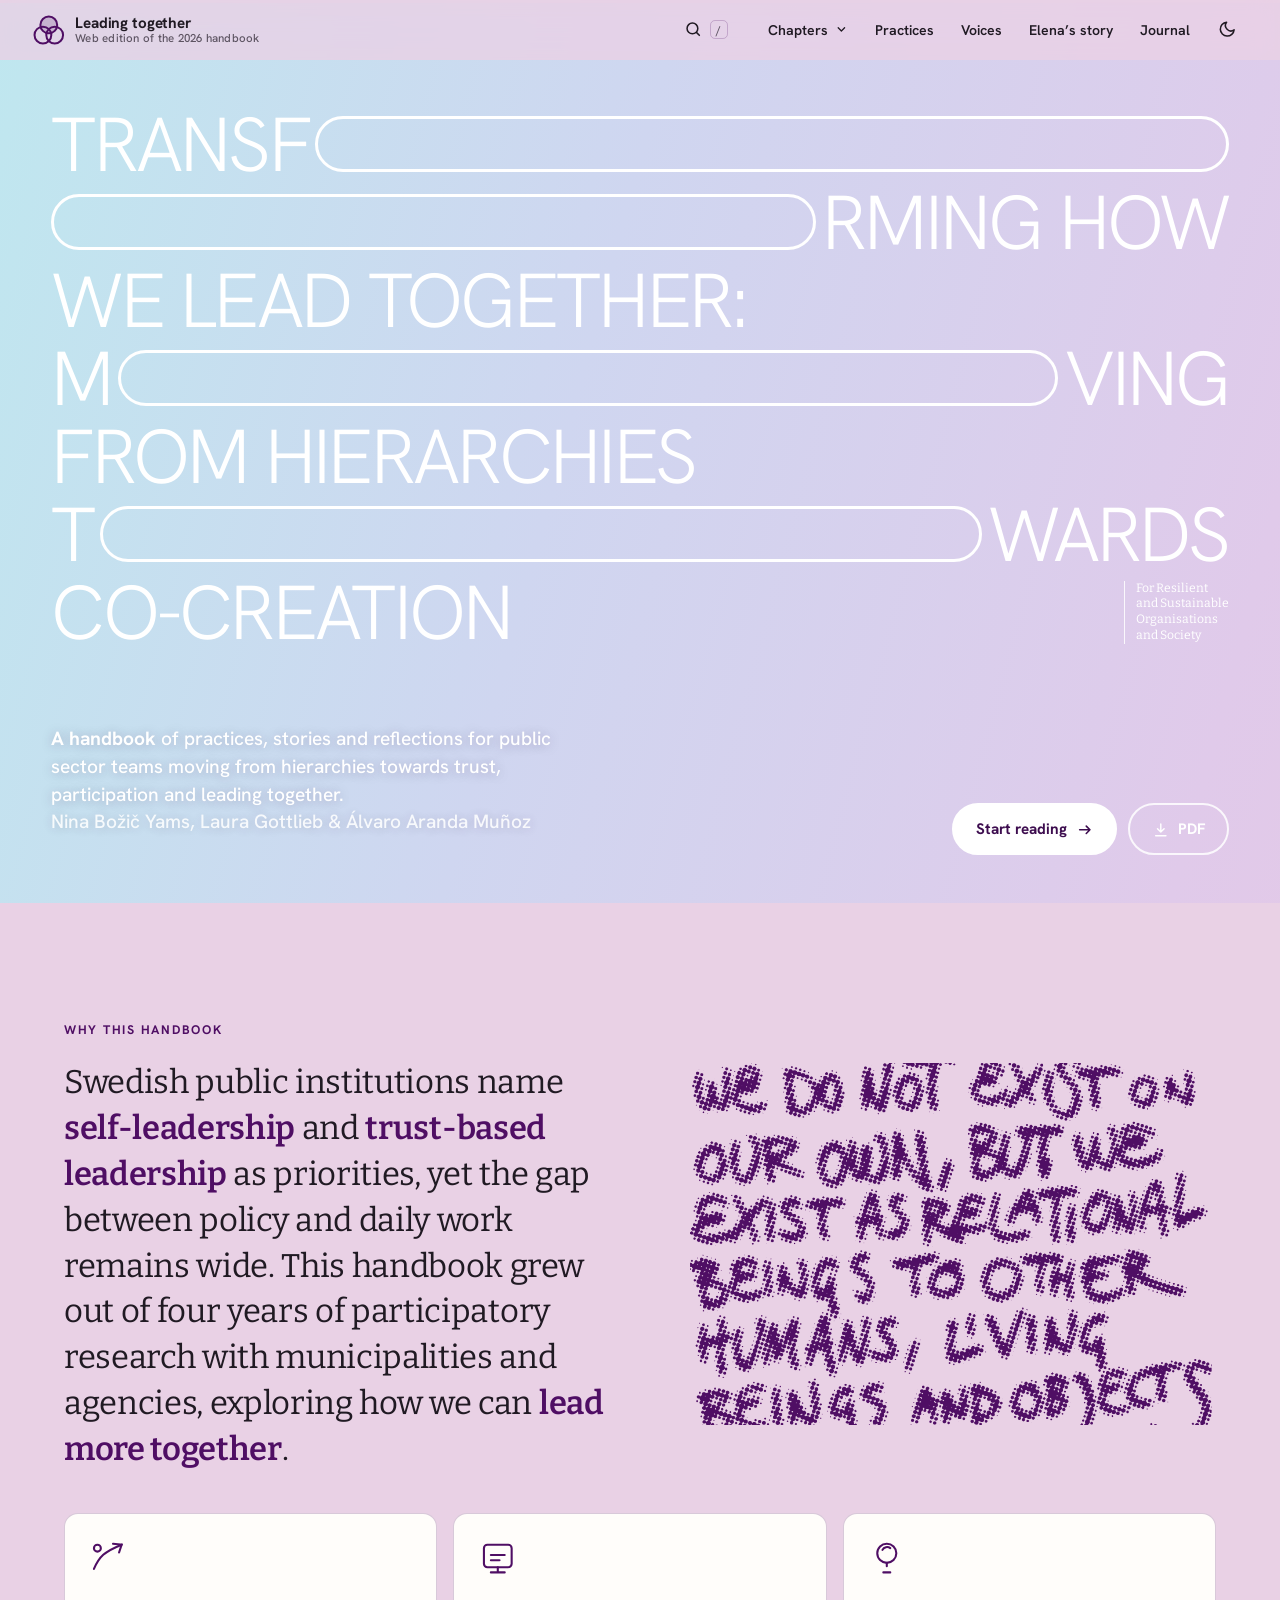
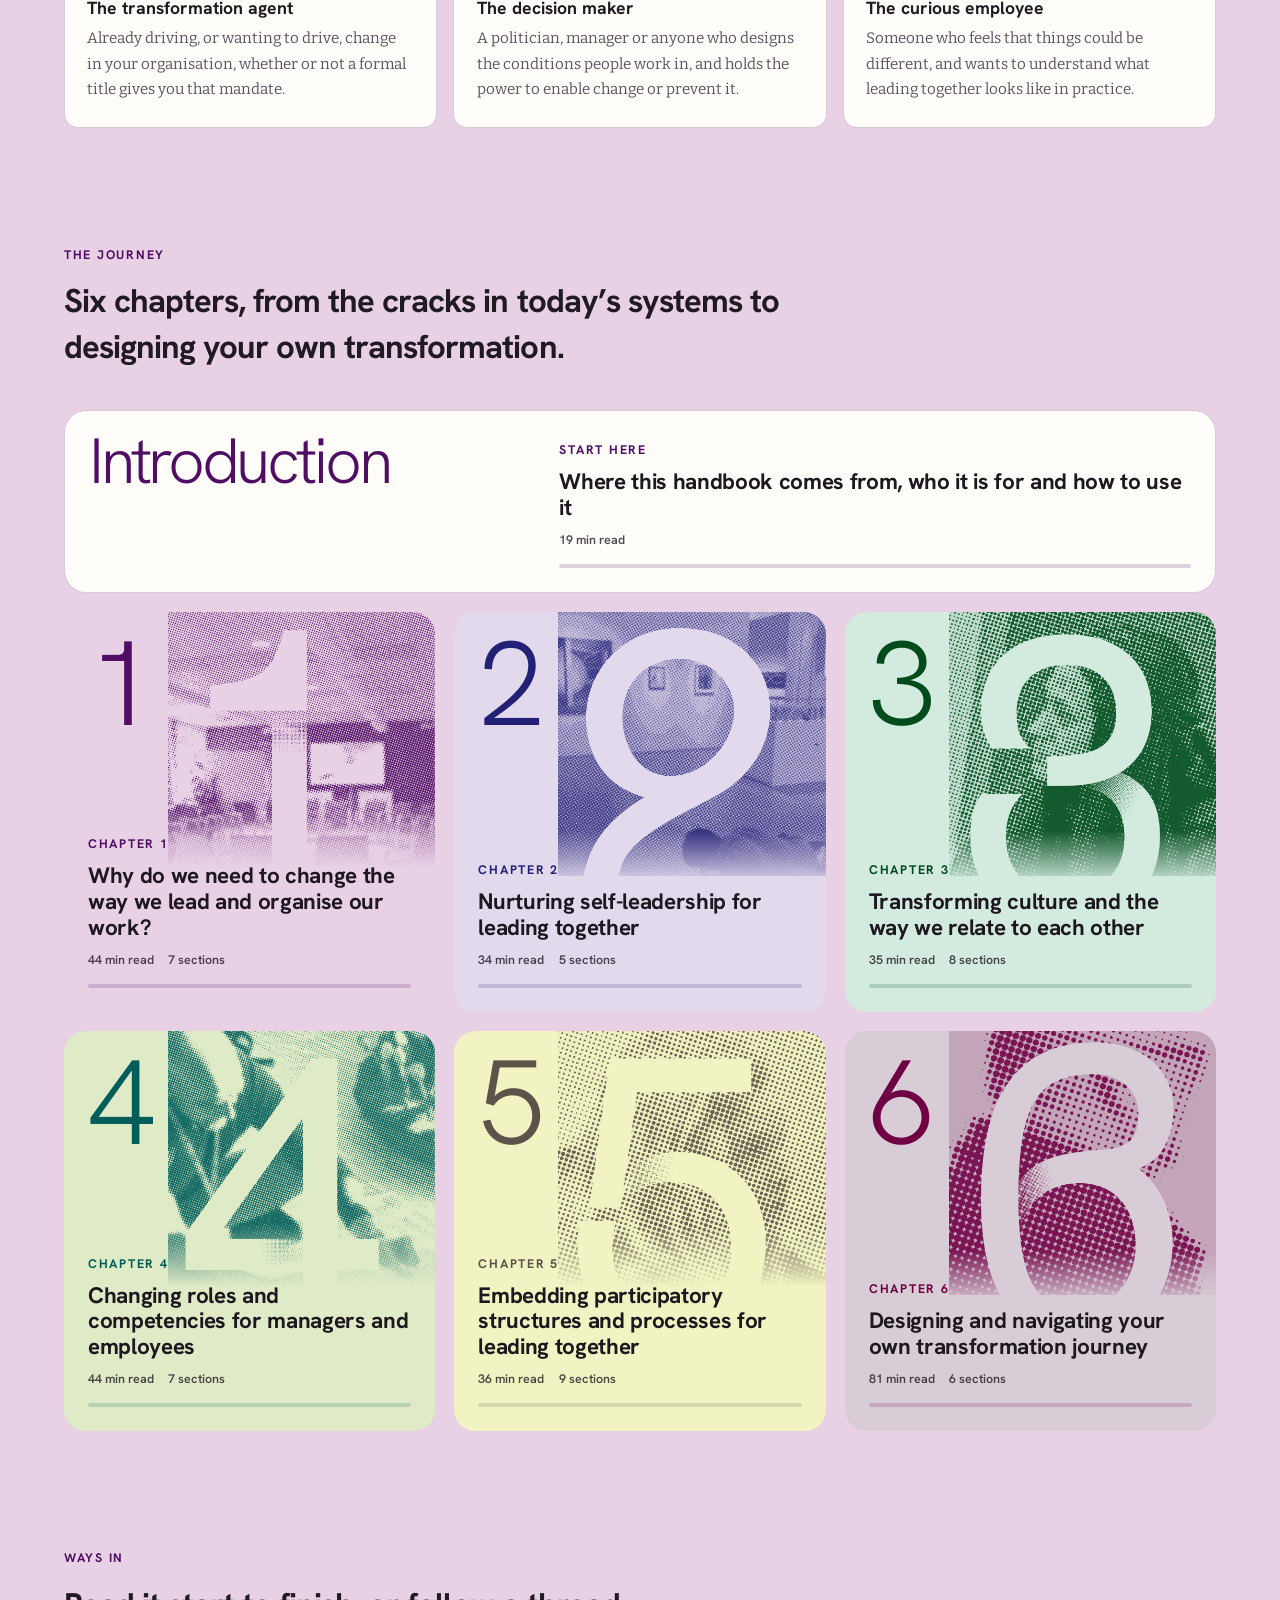
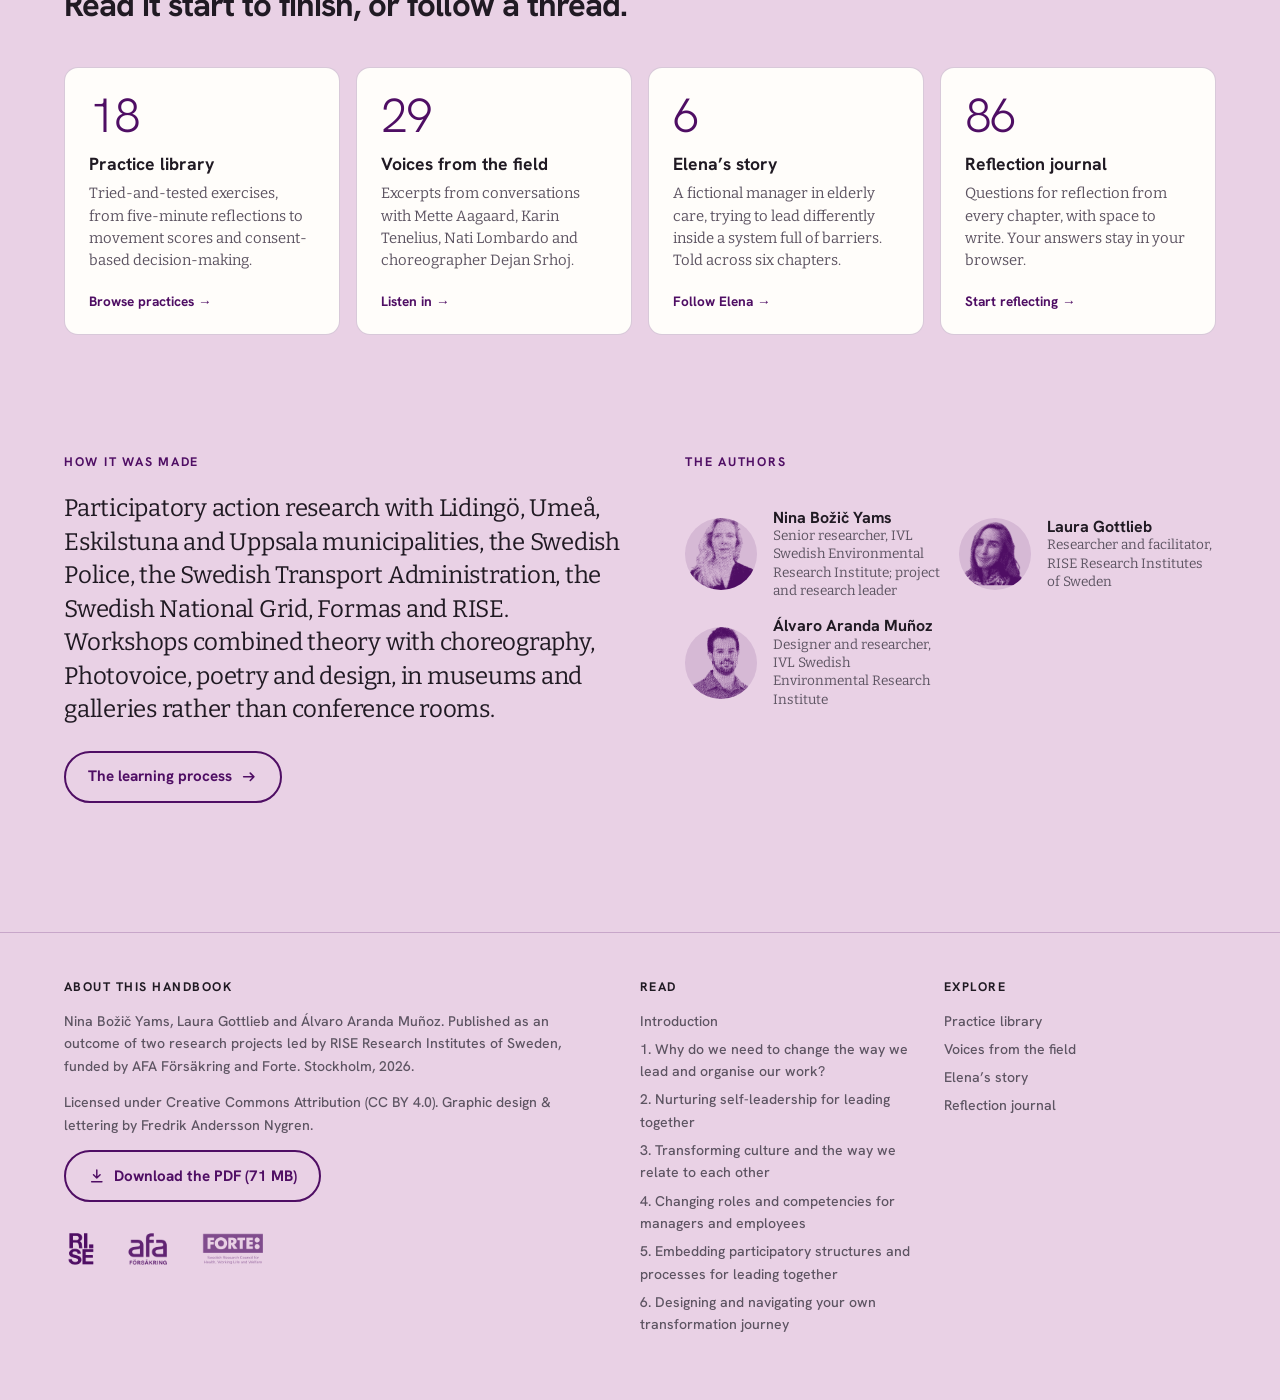
==== commit 802a1d78: "Replace toggle-like logo with the I, WE and IT circles The capsule-with-dot mark read as a toggle sw" ====
--- a/index.html
+++ b/index.html
@@ -24,7 +24,7 @@
 <a class="skip" href="#main">Skip to content</a>
 
 <header class="topbar">
-  <a class="brand" href="index.html" aria-label="Home: Transforming how we lead together"><span class="brand-mark" aria-hidden="true"></span><span>Leading together<small>Web edition of the 2026 handbook</small></span></a>
+  <a class="brand" href="index.html" aria-label="Home: Transforming how we lead together"><svg class="brand-mark" viewBox="0 0 40 38" aria-hidden="true"><circle class="c1" cx="20" cy="13" r="10"/><circle class="c2" cx="13" cy="25" r="10"/><circle class="c3" cx="27" cy="25" r="10"/></svg><span>Leading together<small>Web edition of the 2026 handbook</small></span></a>
   <button class="icon-btn search-btn" aria-label="Search the handbook"><svg viewBox="0 0 24 24" fill="none" stroke="currentColor" stroke-width="2" stroke-linecap="round"><circle cx="11" cy="11" r="7"/><path d="m20 20-3.5-3.5"/></svg><kbd>/</kbd></button>
   <nav class="nav" aria-label="Main">
     <div class="chapters-menu">
--- a/assets/style.css
+++ b/assets/style.css
@@ -74,9 +74,13 @@
 }
 .topbar.scrolled { border-bottom-color: var(--line); }
 .brand { display: flex; align-items: center; gap: .6rem; text-decoration: none; font-weight: 700; letter-spacing: -.01em; line-height: 1.1; font-size: .95rem; margin-right: auto; min-width: 0; }
-.brand-mark { flex: none; width: 2.1rem; height: 1.15rem; border: 2px solid var(--ink); border-radius: 999px; position: relative; }
-.brand-mark::after { content: ""; position: absolute; inset: 3px auto 3px 3px; width: .55rem; border-radius: 999px; background: var(--ink); transition: inset .5s var(--ease), width .5s var(--ease); }
-.brand:hover .brand-mark::after { width: calc(100% - 6px); }
+/* logo: the handbook's I, WE and IT circles, drawing closer on hover */
+.brand-mark { flex: none; width: 2.1rem; height: 2rem; overflow: visible; fill: none; stroke: var(--ink); stroke-width: 2.4; }
+.brand-mark circle { transition: transform .6s var(--ease); }
+.brand-mark .c1 { fill: color-mix(in srgb, var(--ink) 18%, transparent); }
+.brand:hover .brand-mark .c1 { transform: translate(0, 2px); }
+.brand:hover .brand-mark .c2 { transform: translate(2px, -1px); }
+.brand:hover .brand-mark .c3 { transform: translate(-2px, -1px); }
 .brand small { display: block; font-weight: 500; color: var(--muted); font-size: .72rem; letter-spacing: .02em; }
 .brand span { white-space: nowrap; overflow: hidden; text-overflow: ellipsis; }
 .nav { display: flex; align-items: center; gap: .2rem; }
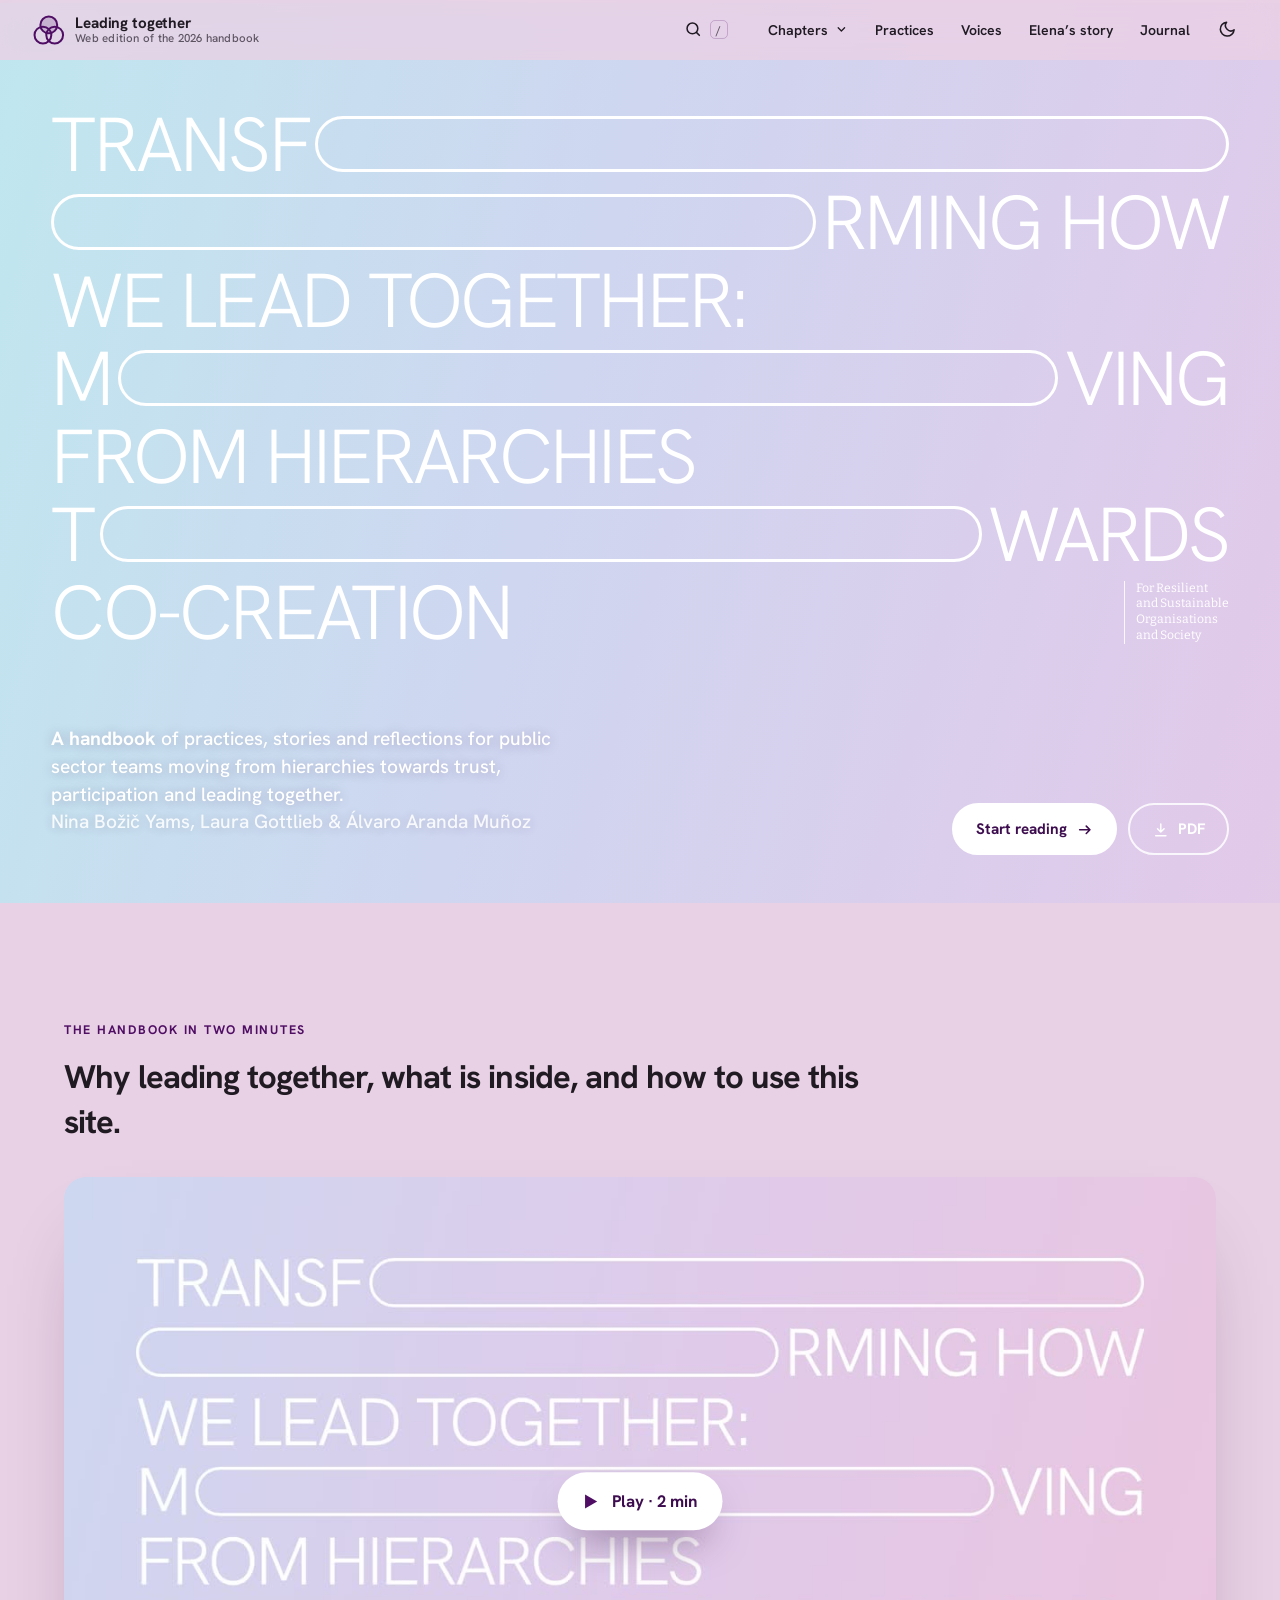
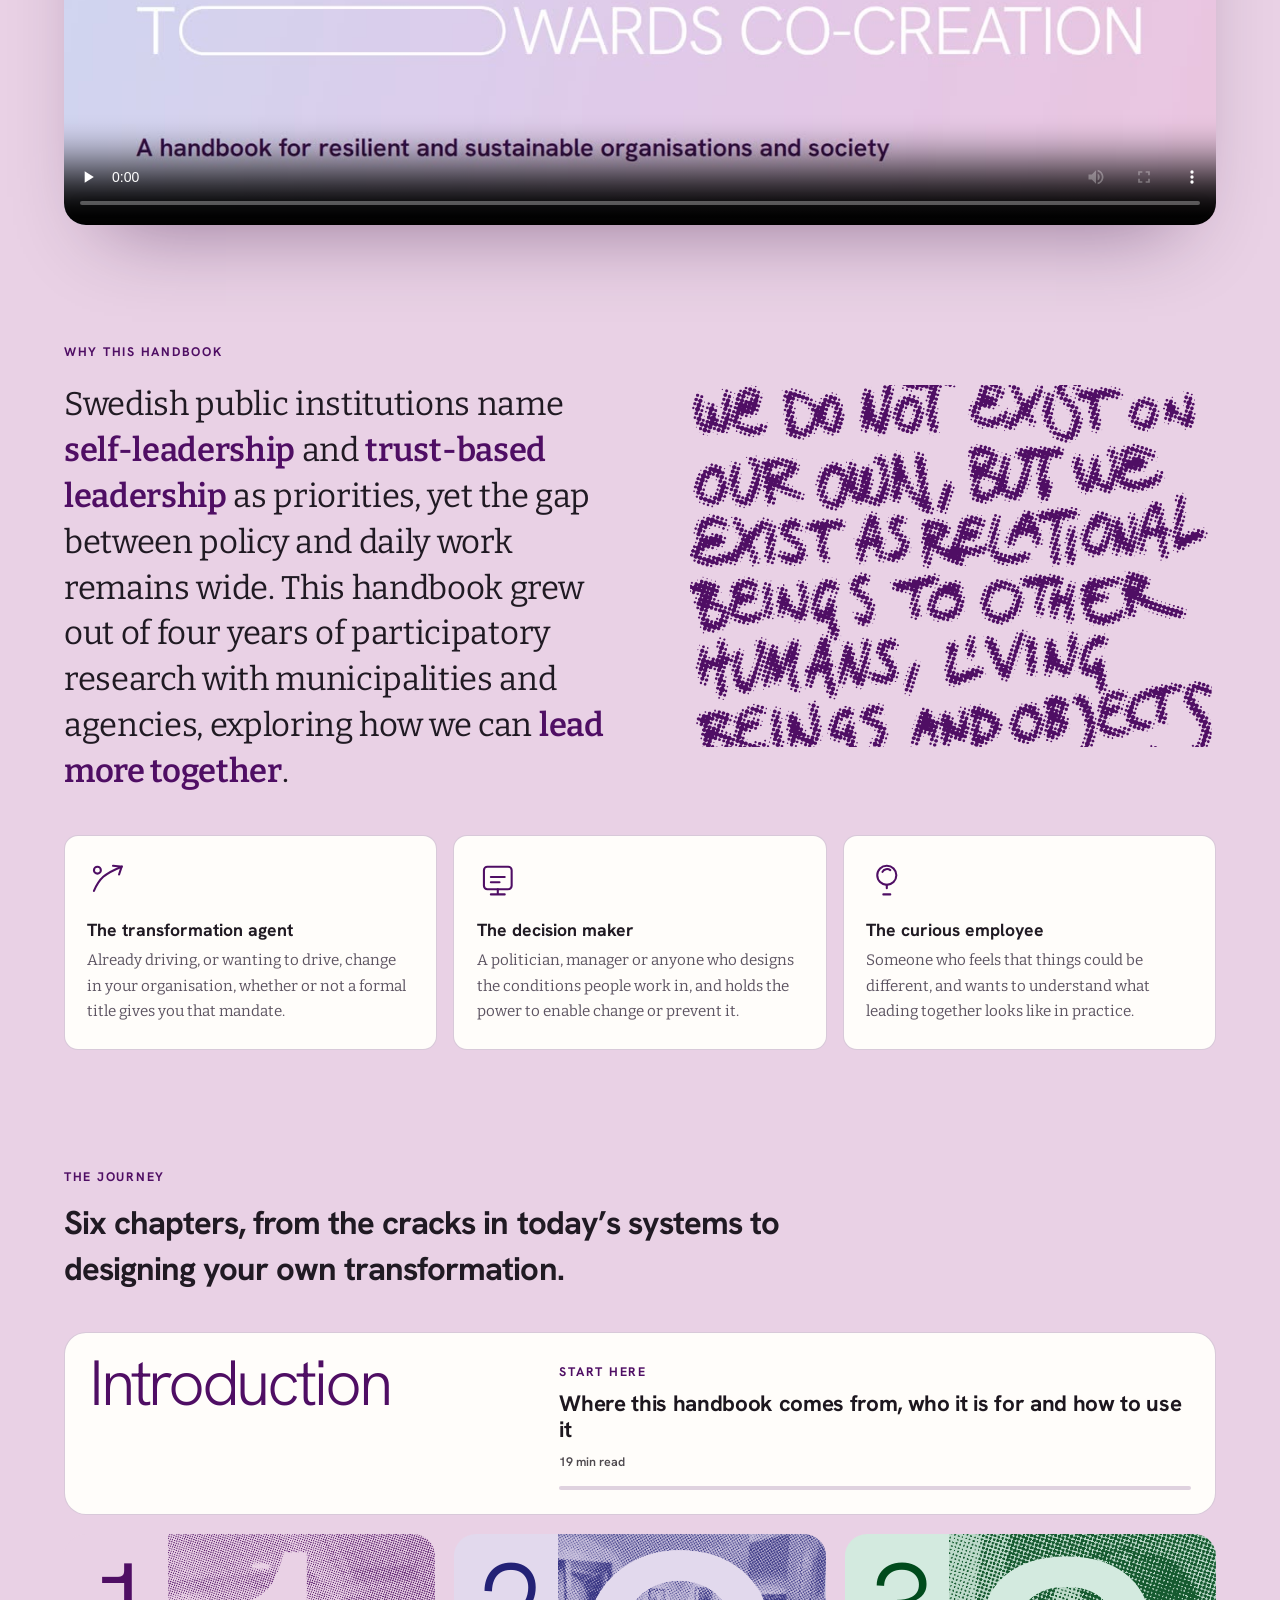
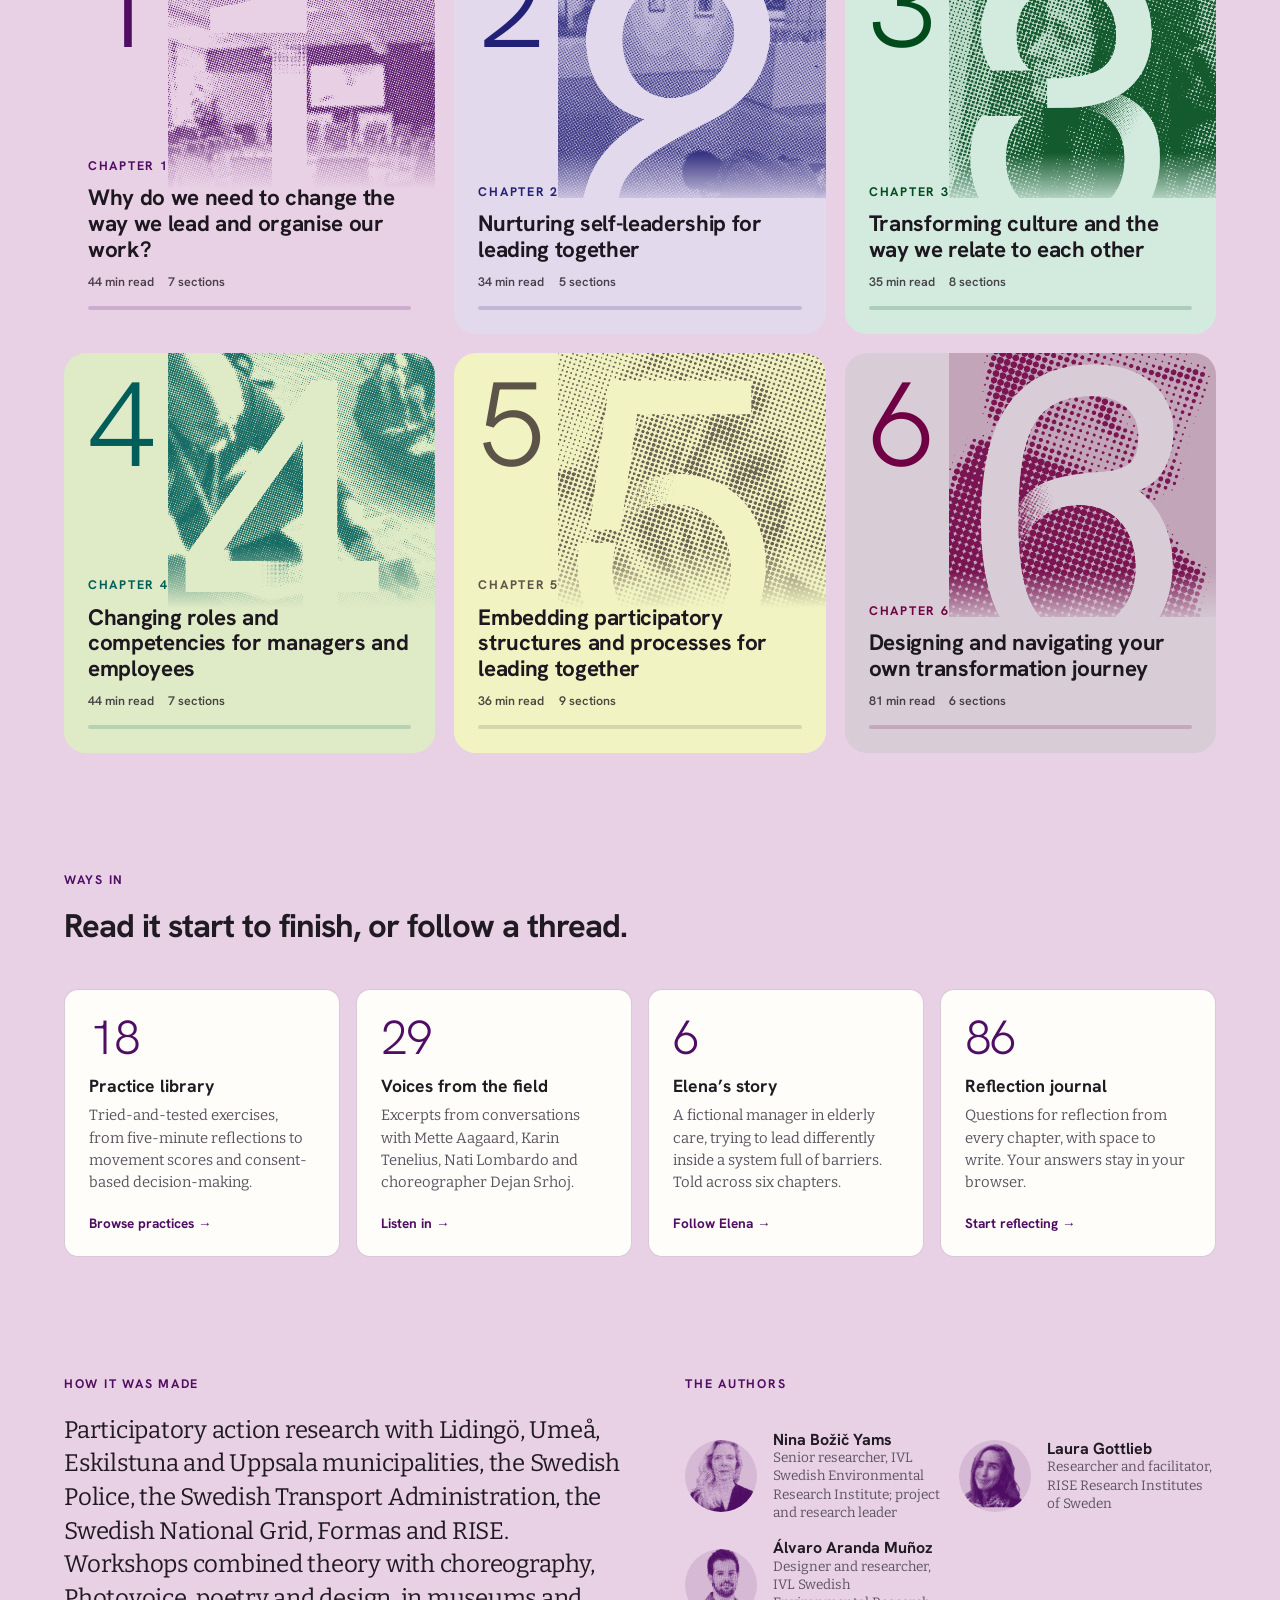
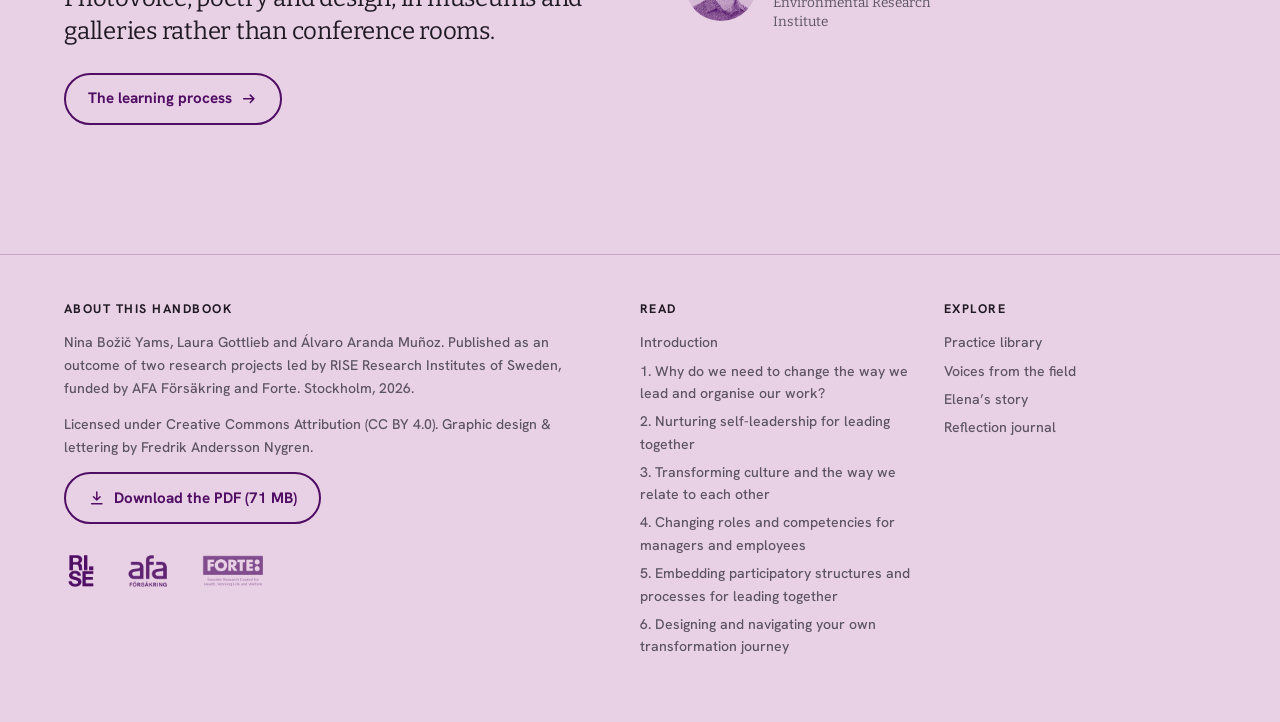
==== commit 85f1f5b8: "Add two-minute explainer video to the homepage A motion-graphics explainer built from the handbook's" ====
--- a/index.html
+++ b/index.html
@@ -54,6 +54,19 @@
   <div class="cover-foot">
     <p class="cover-sub"><strong>A handbook</strong> of practices, stories and reflections for public sector teams moving from hierarchies towards trust, participation and leading together.<br><span style="opacity:.85">Nina Božič Yams, Laura Gottlieb &amp; Álvaro Aranda Muñoz</span></p>
     <div class="btns"><a class="btn" href="introduction.html">Start reading <svg viewBox="0 0 24 24" fill="none" stroke="currentColor" stroke-width="2.2" stroke-linecap="round" stroke-linejoin="round"><path d="M5 12h14m-5-5 5 5-5 5"/></svg></a><a class="btn ghost" href="Transforming%20how%20we%20lead%20together.pdf" download><svg viewBox="0 0 24 24" fill="none" stroke="currentColor" stroke-width="2" stroke-linecap="round" stroke-linejoin="round"><path d="M12 4v11m0 0 4.5-4.5M12 15l-4.5-4.5M5 20h14"/></svg> PDF</a></div>
+  </div>
+</section>
+
+<section class="home-section wrap video-band" aria-labelledby="video-title">
+  <div class="video-head reveal"><span class="kicker">The handbook in two minutes</span>
+    <h2 id="video-title" class="lede" style="font-family:var(--sans);font-weight:700;letter-spacing:-.03em;margin-top:.6rem">Why leading together, what is inside, and how to use this site.</h2></div>
+  <div class="video-frame reveal">
+    <video controls preload="none" playsinline poster="assets/video/explainer-poster.jpg">
+      <source src="assets/video/explainer.mp4" type="video/mp4">
+      <source src="assets/video/explainer.webm" type="video/webm">
+      <track kind="captions" src="assets/video/explainer.vtt" srclang="en" label="English">
+    </video>
+    <button class="video-play" aria-label="Play the two-minute explainer video"><svg viewBox="0 0 24 24" fill="currentColor"><path d="M7 4.5v15l13-7.5z"/></svg><span>Play · 2 min</span></button>
   </div>
 </section>
 
--- a/assets/style.css
+++ b/assets/style.css
@@ -248,6 +248,17 @@
 .way p { margin: 0; color: var(--muted); font-size: .93rem; line-height: 1.5; }
 .way .go { margin-top: auto; padding-top: .8rem; font: 700 .85rem var(--sans); color: var(--ink); }
 
+.video-band { padding-bottom: 0; }
+.video-frame { position: relative; margin-top: 2rem; border-radius: 22px; overflow: hidden; background: #e6d6ea; box-shadow: 0 40px 80px -40px rgba(40, 0, 50, .45); aspect-ratio: 16 / 9; }
+.video-frame video { display: block; width: 100%; height: 100%; object-fit: cover; }
+.video-play {
+  position: absolute; left: 50%; top: 50%; translate: -50% -50%; display: inline-flex; align-items: center; gap: .7rem;
+  font: 700 1.05rem/1 var(--sans); color: #3d0d4f; background: #fff; border: 0; border-radius: 999px; padding: 1.1rem 1.6rem 1.1rem 1.3rem;
+  box-shadow: 0 20px 40px -16px rgba(40, 0, 50, .5); cursor: pointer; transition: transform .25s var(--ease);
+}
+.video-play:hover { transform: scale(1.05); }
+.video-play svg { width: 1.4rem; height: 1.4rem; color: #4f0e64; }
+.video-frame.playing .video-play { display: none; }
 .quote-band { padding: clamp(3rem, 8vw, 6rem) 0; }
 .quote-band .ink-img { max-width: 56rem; margin-inline: auto; }
 .quote-band p { text-align: center; font: 500 .9rem var(--sans); color: var(--muted); margin-top: 1.4rem; }
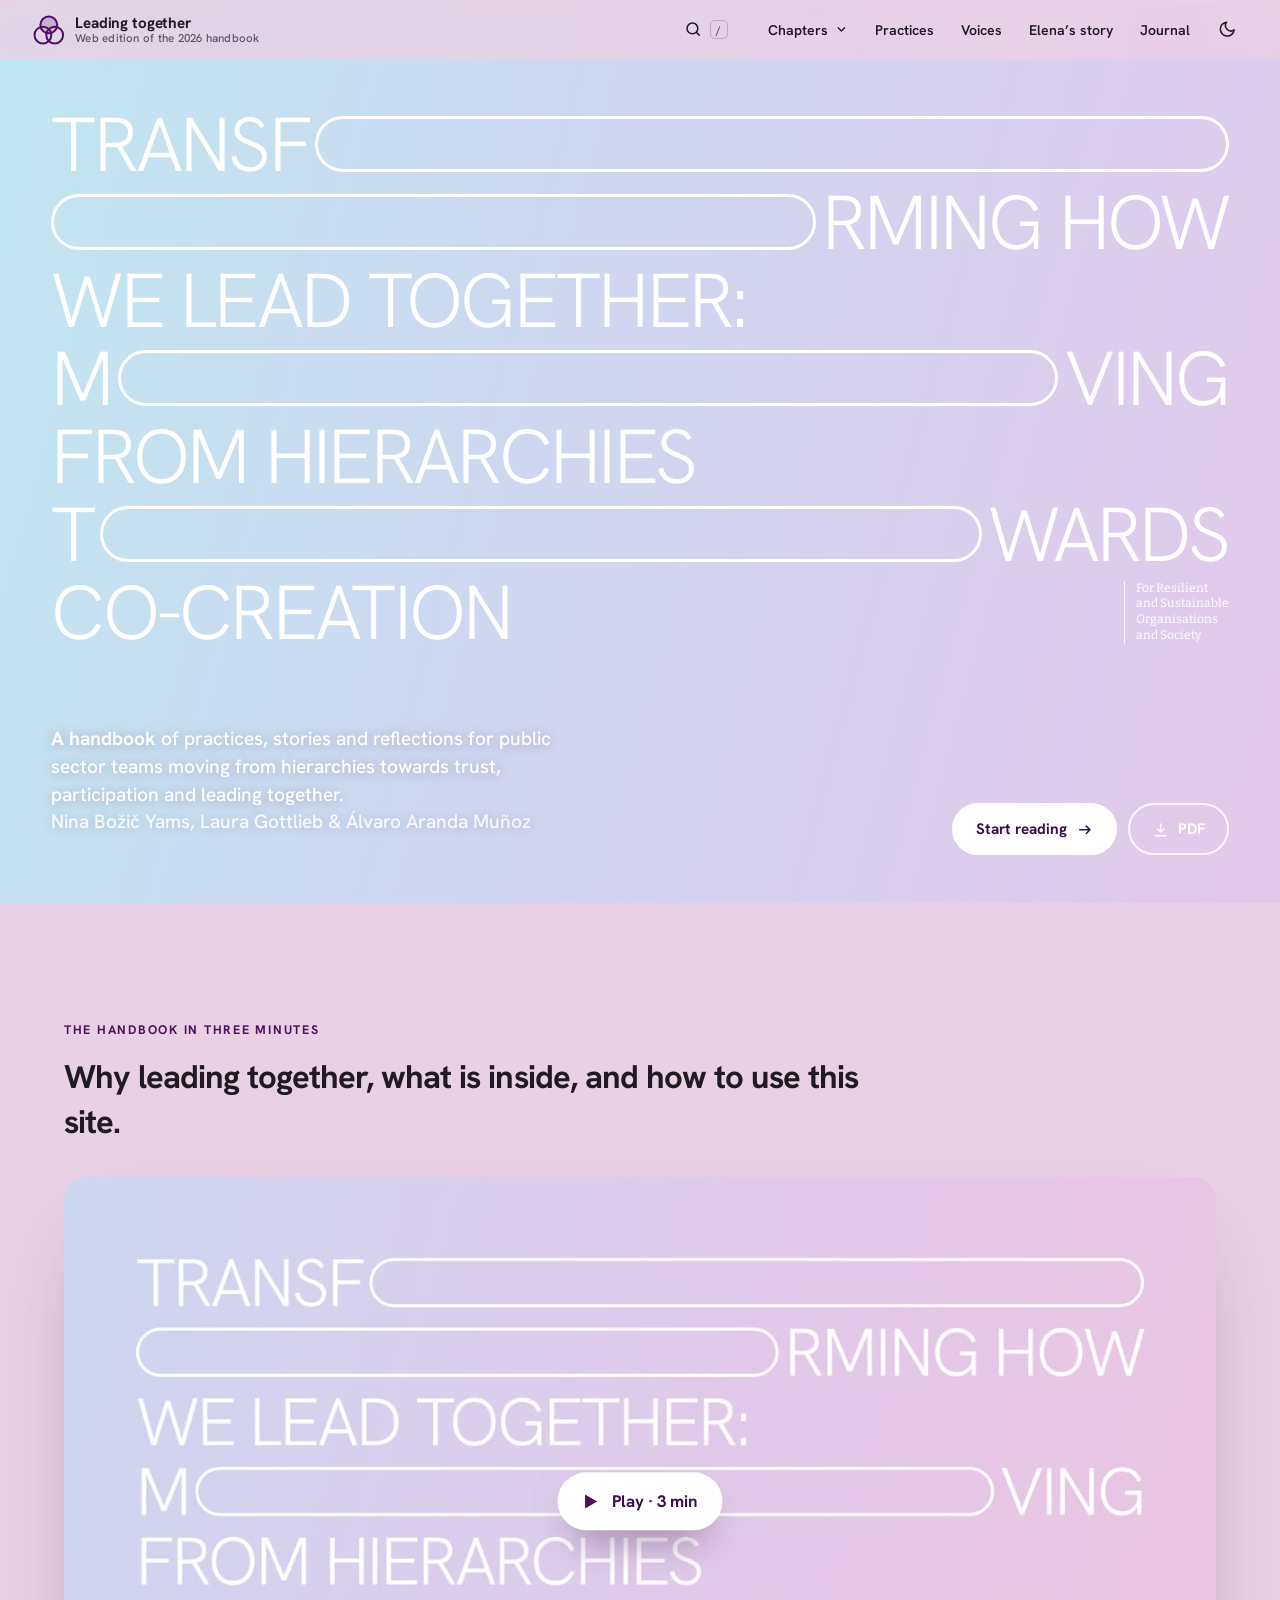
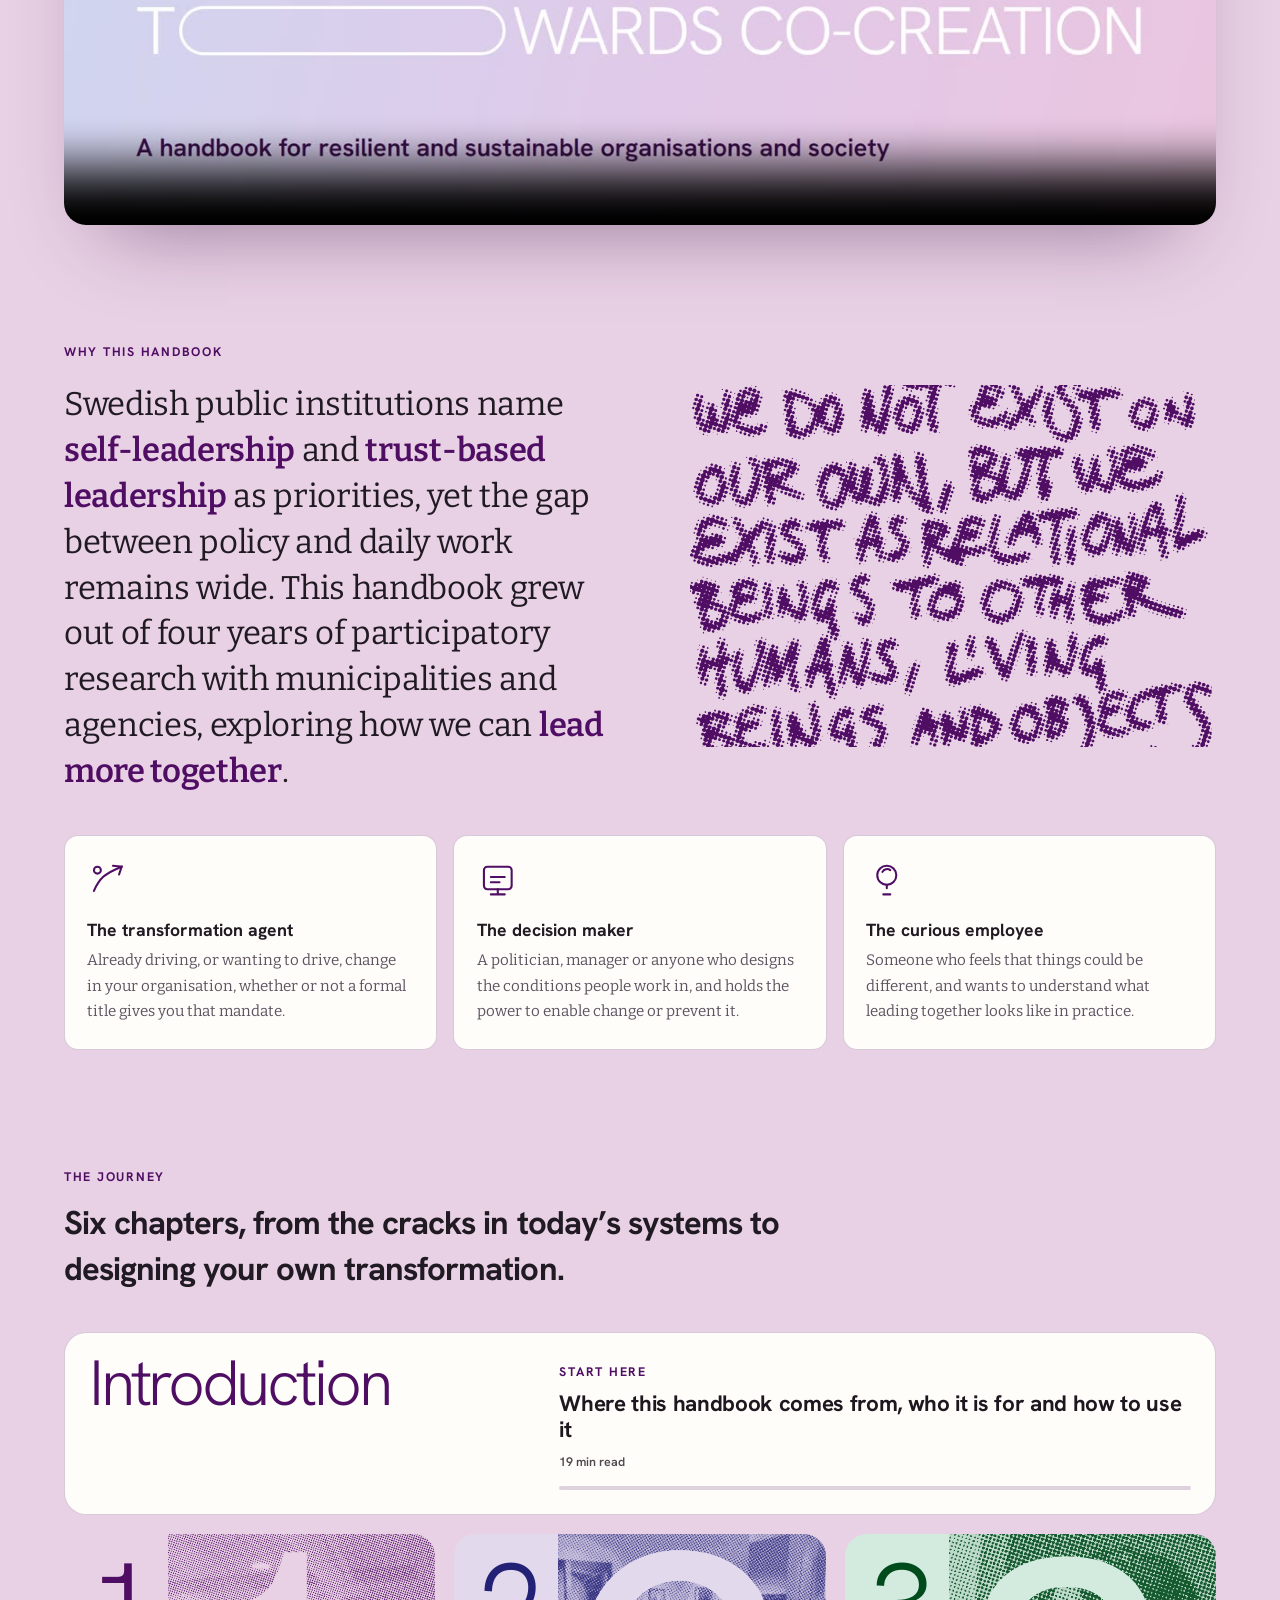
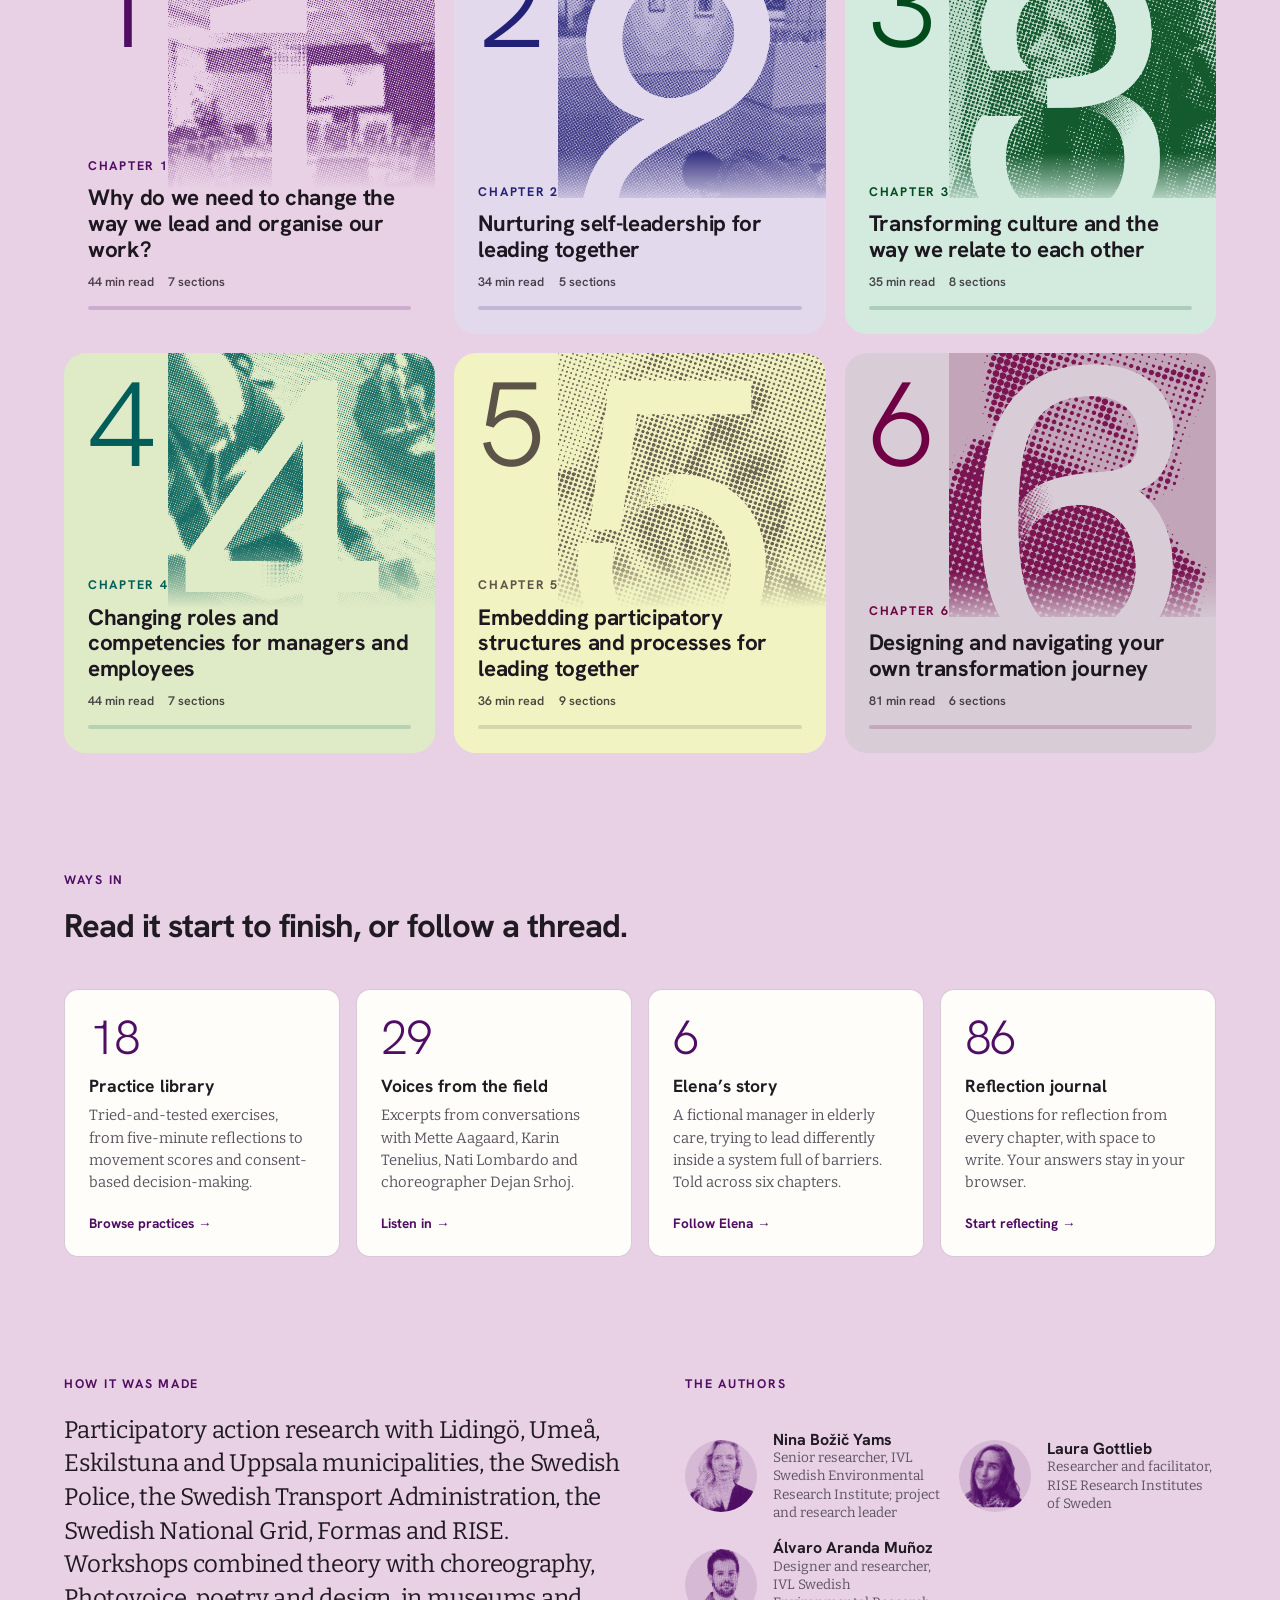
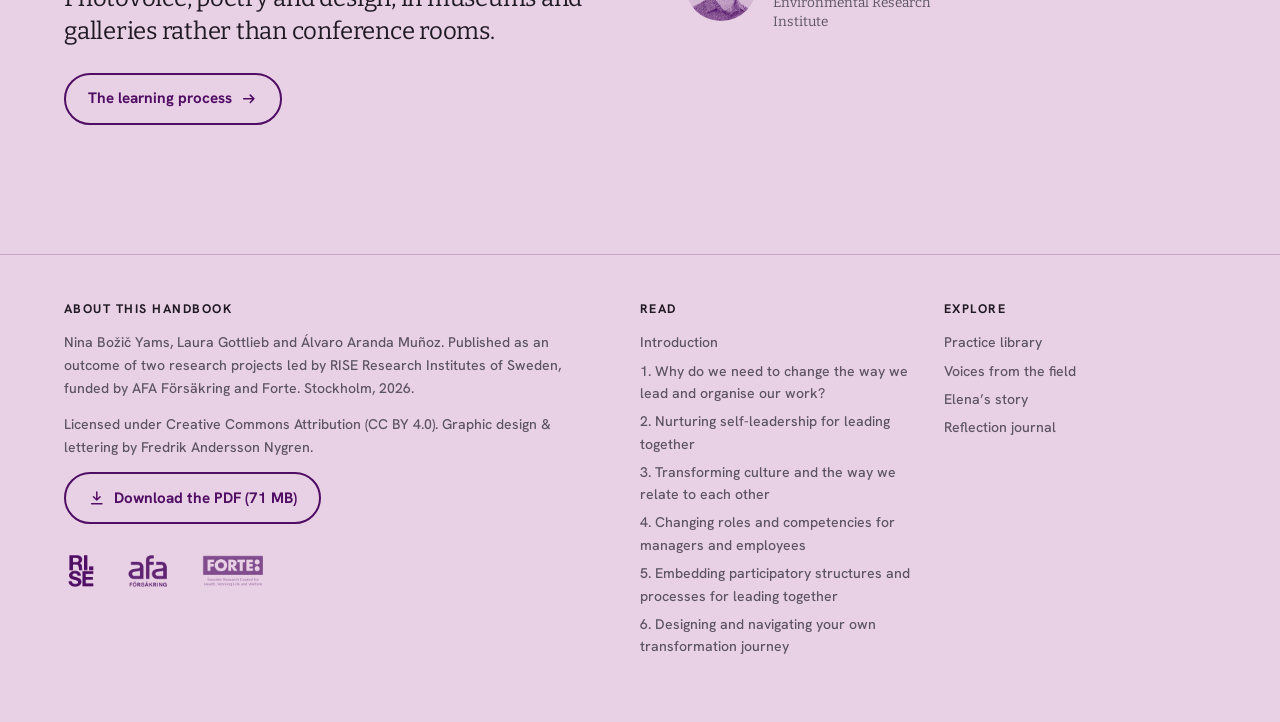
==== commit 810f3e48: "Explain the artistic methods in the explainer and soften Elena - New "Why the arts?" scene after the" ====
--- a/index.html
+++ b/index.html
@@ -58,7 +58,7 @@
 </section>
 
 <section class="home-section wrap video-band" aria-labelledby="video-title">
-  <div class="video-head reveal"><span class="kicker">The handbook in two minutes</span>
+  <div class="video-head reveal"><span class="kicker">The handbook in three minutes</span>
     <h2 id="video-title" class="lede" style="font-family:var(--sans);font-weight:700;letter-spacing:-.03em;margin-top:.6rem">Why leading together, what is inside, and how to use this site.</h2></div>
   <div class="video-frame reveal">
     <video controls preload="none" playsinline poster="assets/video/explainer-poster.jpg">
@@ -66,7 +66,7 @@
       <source src="assets/video/explainer.webm" type="video/webm">
       <track kind="captions" src="assets/video/explainer.vtt" srclang="en" label="English">
     </video>
-    <button class="video-play" aria-label="Play the two-minute explainer video"><svg viewBox="0 0 24 24" fill="currentColor"><path d="M7 4.5v15l13-7.5z"/></svg><span>Play · 2 min</span></button>
+    <button class="video-play" aria-label="Play the three-minute explainer video"><svg viewBox="0 0 24 24" fill="currentColor"><path d="M7 4.5v15l13-7.5z"/></svg><span>Play · 3 min</span></button>
   </div>
 </section>
 
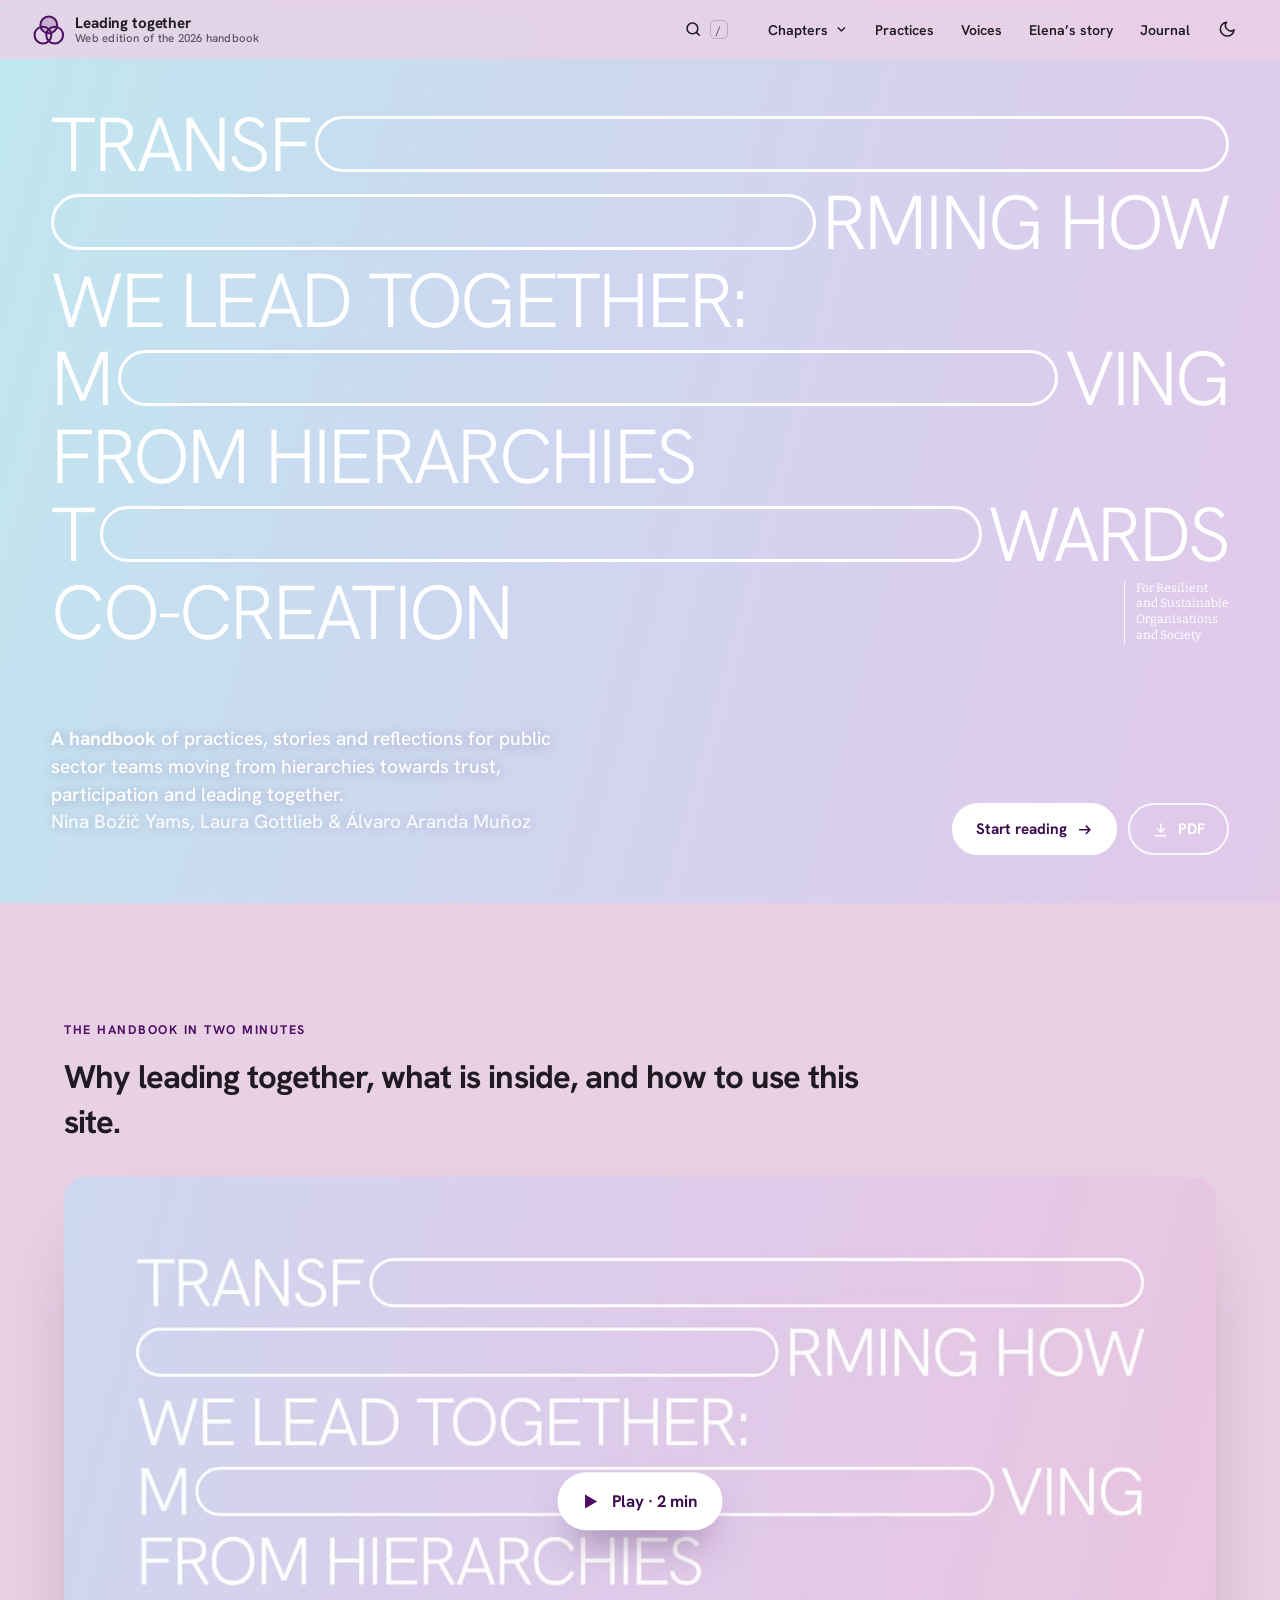
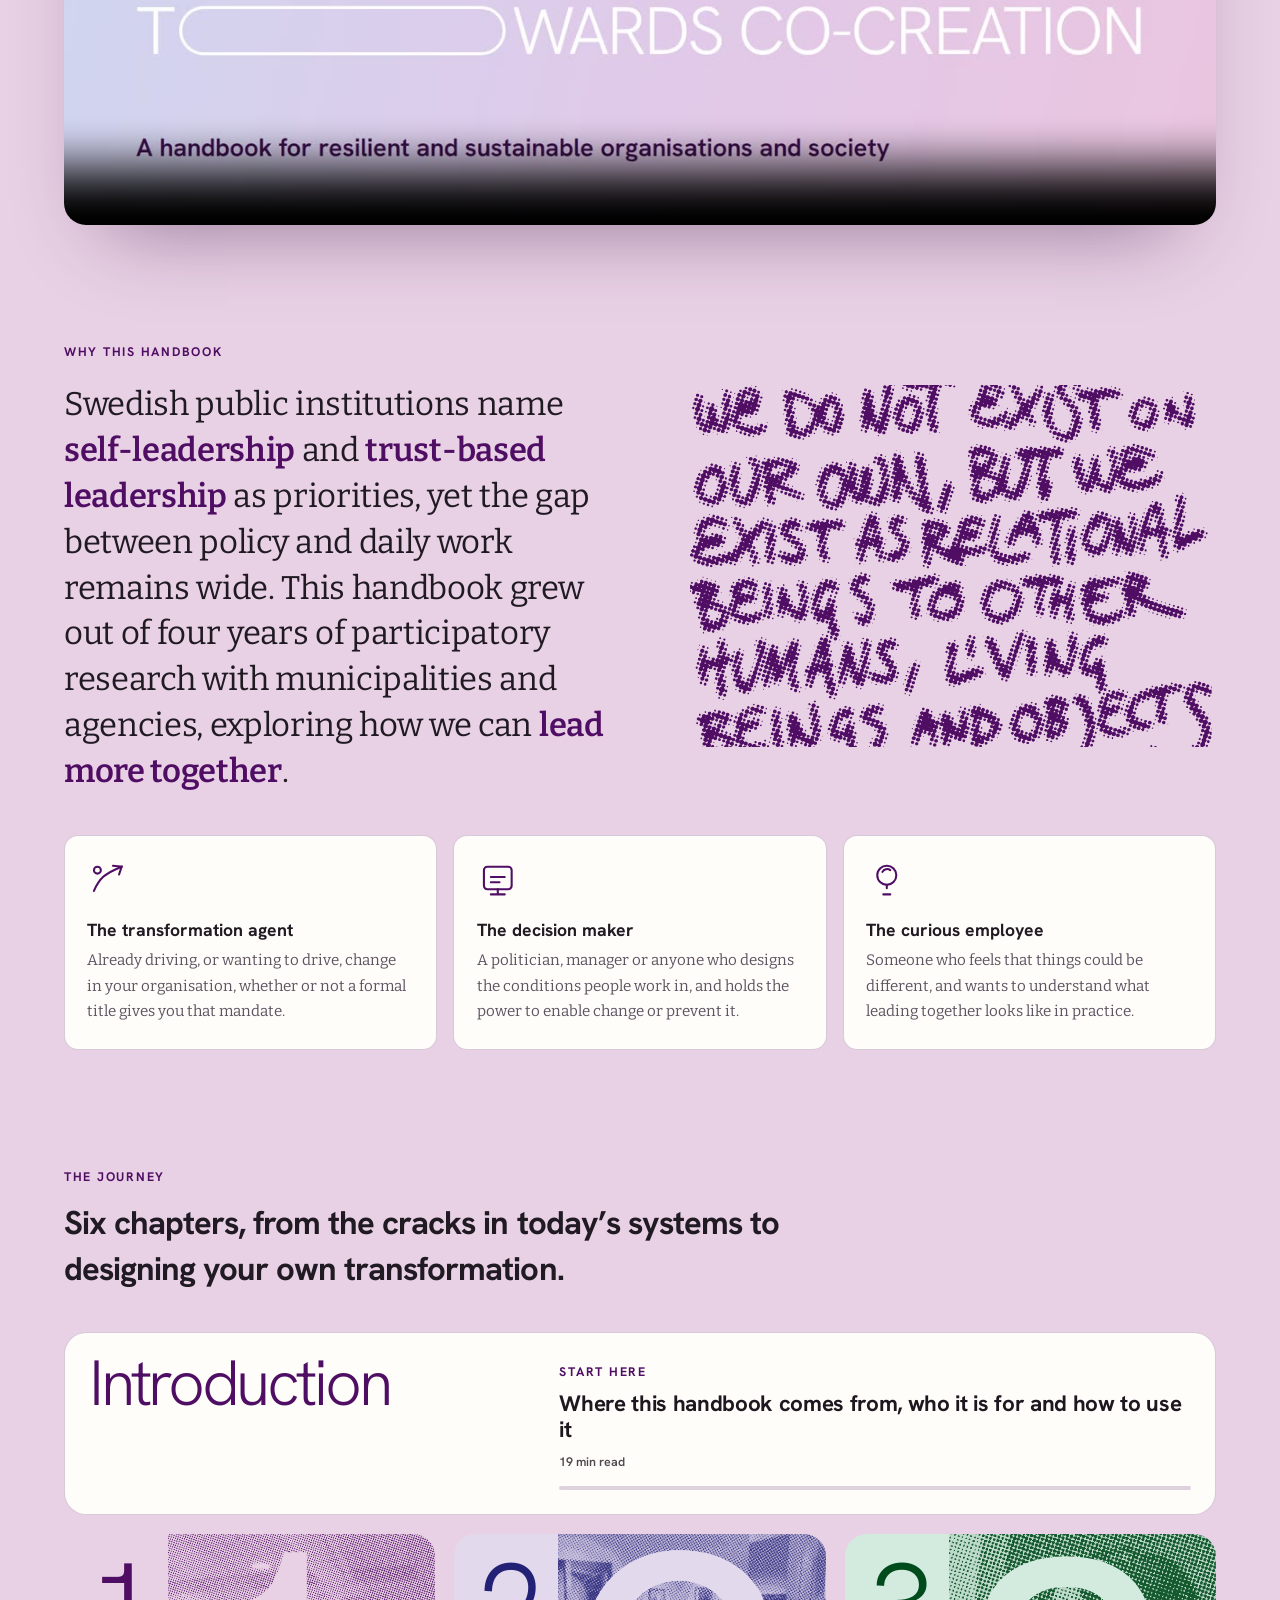
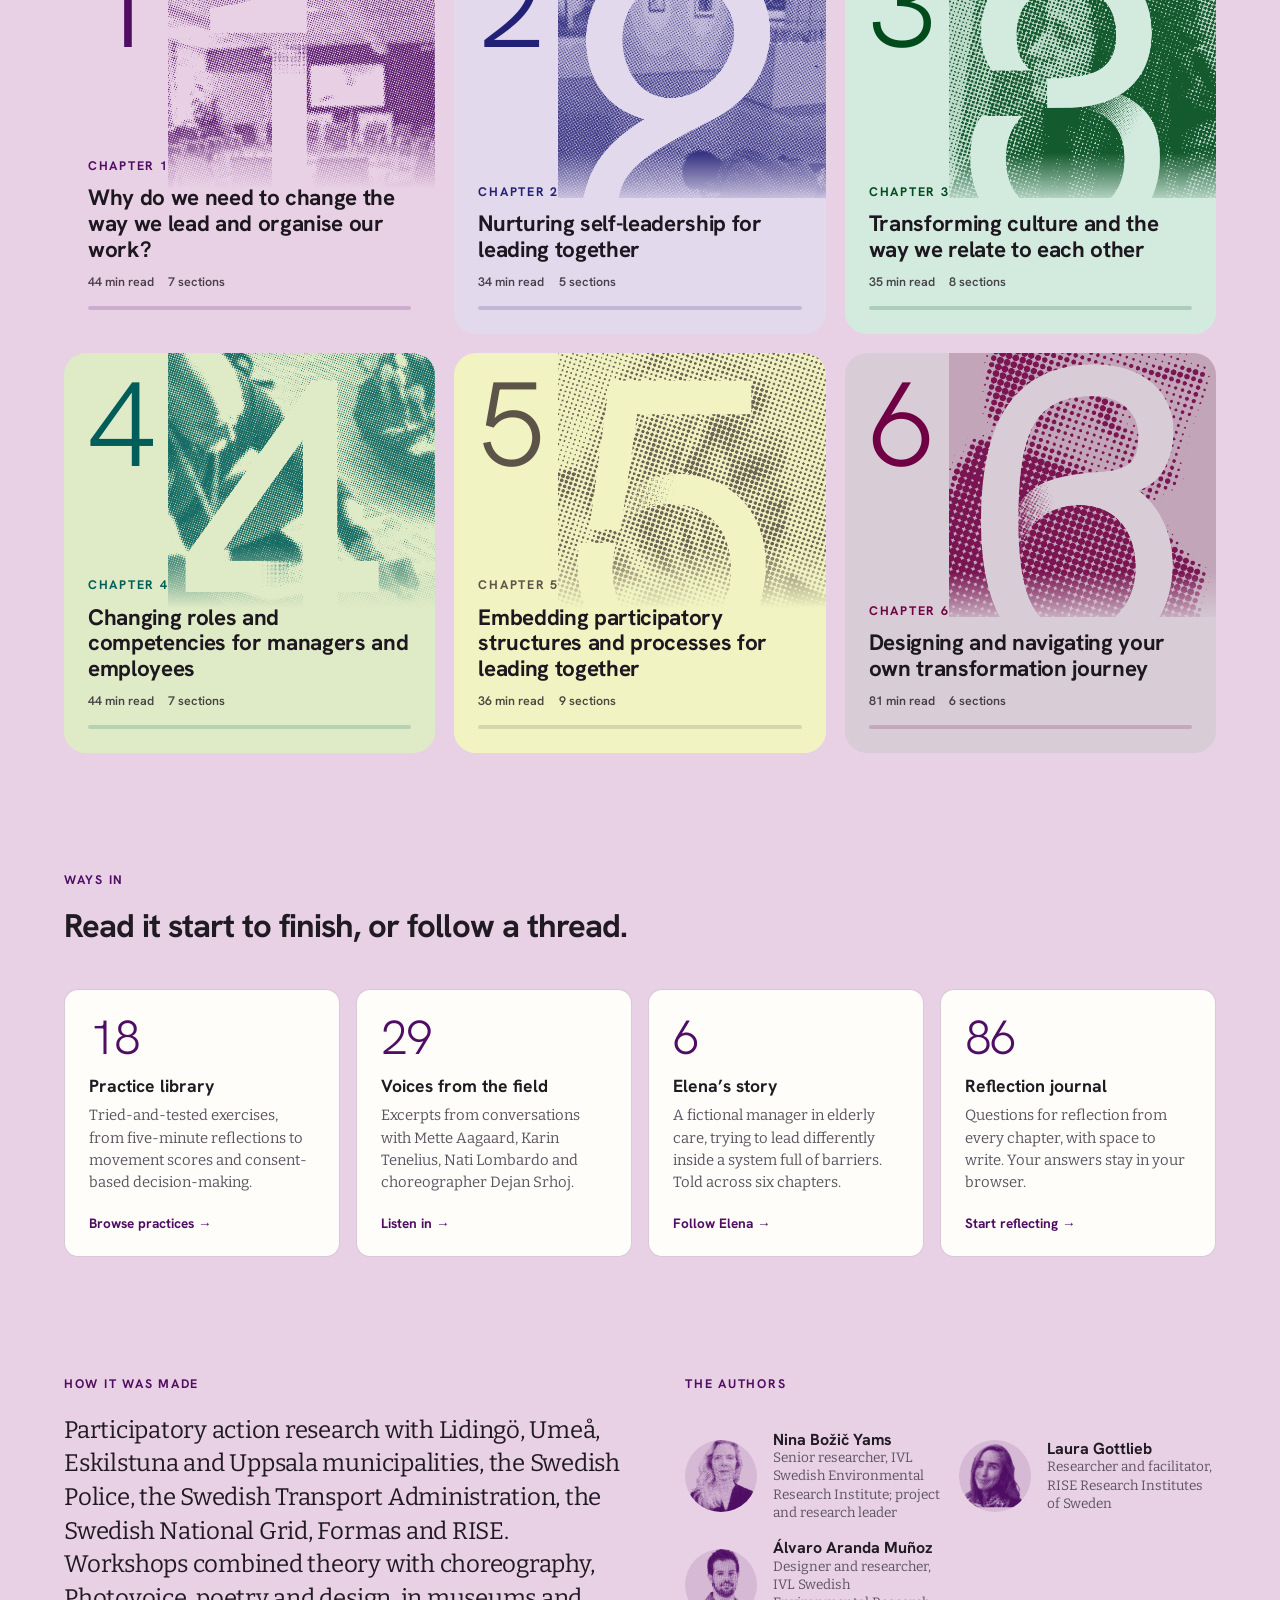
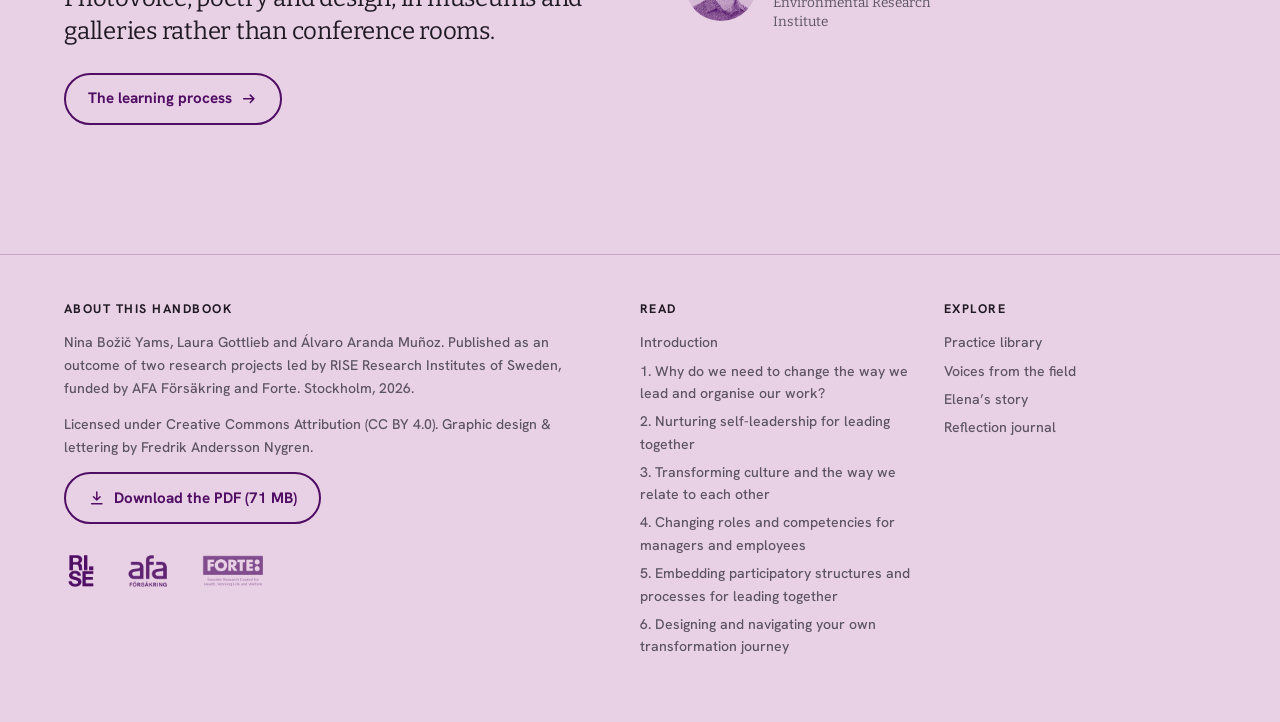
==== commit fbf9b4de: "Fix mobile navigation drawer and section sheet being cut off Both are position:fixed panels whose an" ====
--- a/index.html
+++ b/index.html
@@ -35,7 +35,7 @@
     <a href="voices.html">Voices</a>
     <a href="elena.html">Elena’s story</a>
     <a href="journal.html">Journal</a>
-    <button class="icon-btn" id="theme-btn" aria-label="Toggle dark mode"><svg viewBox="0 0 24 24" fill="none" stroke="currentColor" stroke-width="2" stroke-linecap="round" stroke-linejoin="round"><path d="M21 12.8A9 9 0 1 1 11.2 3a7 7 0 0 0 9.8 9.8z"/></svg></button>
+    <button class="icon-btn" id="theme-btn" aria-label="Toggle dark mode"><svg viewBox="0 0 24 24" fill="none" stroke="currentColor" stroke-width="2" stroke-linecap="round" stroke-linejoin="round"><path d="M21 12.8A9 9 0 1 1 11.2 3a7 7 0 0 0 9.8 9.8z"/></svg><span class="mobile-only">Dark mode</span></button>
   </nav>
   <button class="icon-btn menu-btn" aria-label="Menu" aria-expanded="false"><svg viewBox="0 0 24 24" fill="none" stroke="currentColor" stroke-width="2" stroke-linecap="round"><path d="M4 7h16M4 12h16M4 17h10"/></svg></button>
 </header>
@@ -58,7 +58,7 @@
 </section>
 
 <section class="home-section wrap video-band" aria-labelledby="video-title">
-  <div class="video-head reveal"><span class="kicker">The handbook in three minutes</span>
+  <div class="video-head reveal"><span class="kicker">The handbook in two minutes</span>
     <h2 id="video-title" class="lede" style="font-family:var(--sans);font-weight:700;letter-spacing:-.03em;margin-top:.6rem">Why leading together, what is inside, and how to use this site.</h2></div>
   <div class="video-frame reveal">
     <video controls preload="none" playsinline poster="assets/video/explainer-poster.jpg">
@@ -66,7 +66,7 @@
       <source src="assets/video/explainer.webm" type="video/webm">
       <track kind="captions" src="assets/video/explainer.vtt" srclang="en" label="English">
     </video>
-    <button class="video-play" aria-label="Play the three-minute explainer video"><svg viewBox="0 0 24 24" fill="currentColor"><path d="M7 4.5v15l13-7.5z"/></svg><span>Play · 3 min</span></button>
+    <button class="video-play" aria-label="Play the two-minute explainer video"><svg viewBox="0 0 24 24" fill="currentColor"><path d="M7 4.5v15l13-7.5z"/></svg><span>Play · 2 min</span></button>
   </div>
 </section>
 
--- a/assets/style.css
+++ b/assets/style.css
@@ -65,14 +65,21 @@
   position: sticky; top: 0; z-index: 50;
   display: flex; align-items: center; gap: 1rem;
   padding: .7rem clamp(1rem, 3vw, 2rem);
+  border-bottom: 1px solid transparent;
+  transition: border-color .3s, background-color .5s;
+  font-family: var(--sans);
+}
+.topbar.scrolled { border-bottom-color: var(--line); }
+/* the blur lives on a pseudo-element: backdrop-filter on .topbar itself would become the
+   containing block for the position:fixed mobile drawer and trap it inside the bar */
+.topbar::before {
+  content: ""; position: absolute; inset: 0; z-index: -1;
   background: color-mix(in srgb, var(--paper) 82%, transparent);
   backdrop-filter: blur(14px) saturate(1.3);
   -webkit-backdrop-filter: blur(14px) saturate(1.3);
-  border-bottom: 1px solid transparent;
-  transition: border-color .3s, background-color .5s;
-  font-family: var(--sans);
-}
-.topbar.scrolled { border-bottom-color: var(--line); }
+  transition: background-color .5s;
+}
+body.menu-open { overflow: hidden; }
 .brand { display: flex; align-items: center; gap: .6rem; text-decoration: none; font-weight: 700; letter-spacing: -.01em; line-height: 1.1; font-size: .95rem; margin-right: auto; min-width: 0; }
 /* logo: the handbook's I, WE and IT circles, drawing closer on hover */
 .brand-mark { flex: none; width: 2.1rem; height: 2rem; overflow: visible; fill: none; stroke: var(--ink); stroke-width: 2.4; }
@@ -94,6 +101,7 @@
 .icon-btn svg { width: 1.15rem; height: 1.15rem; }
 .search-btn kbd { font: 600 .7rem var(--sans); border: 1px solid var(--line); border-radius: 5px; padding: .1rem .35rem; color: var(--muted); }
 .menu-btn { display: none; }
+.mobile-only { display: none; }
 .chapters-menu { position: relative; }
 .chapters-menu > button svg { width: .8rem; height: .8rem; transition: transform .25s; }
 .chapters-menu[open] > button svg, .chapters-menu.open > button svg { transform: rotate(180deg); }
@@ -119,6 +127,7 @@
   .nav a, .nav button { padding: .85rem 1rem; font-size: 1rem; justify-content: flex-start; }
   .chapters-pop { position: static; translate: none; width: auto; box-shadow: none; border: 0; padding: 0 0 0 .5rem; grid-template-columns: 1fr; background: none; }
   .menu-btn { display: inline-flex; position: relative; z-index: 2; }
+  .nav .mobile-only { display: inline; }
   .search-btn kbd { display: none; }
 }
 .scrim { position: fixed; inset: 0; background: rgba(10, 0, 15, .35); z-index: 40; opacity: 0; pointer-events: none; transition: opacity .3s; }
@@ -346,10 +355,12 @@
 }
 .mobile-toc { display: none; }
 @media (max-width: 1080px) {
-  .mobile-toc { display: block; position: fixed; z-index: 45; bottom: 1rem; left: 50%; translate: -50% 0; }
+  /* centred with flex, not a transform: a transformed parent would trap the position:fixed sheet */
+  .mobile-toc { display: flex; justify-content: center; position: fixed; z-index: 45; bottom: 1rem; left: 0; right: 0; pointer-events: none; }
+  .mobile-toc > button, .mobile-toc .sheet { pointer-events: auto; }
   .mobile-toc > button { font: 700 .85rem var(--sans); background: var(--ink); color: var(--paper); border: 0; border-radius: 999px; padding: .8rem 1.2rem; box-shadow: 0 10px 30px -10px rgba(0,0,0,.4); display: flex; gap: .5rem; align-items: center; max-width: 88vw; cursor: pointer; }
   .mobile-toc > button span { white-space: nowrap; overflow: hidden; text-overflow: ellipsis; }
-  .mobile-toc .sheet { position: fixed; left: 0; right: 0; bottom: 0; max-height: 70vh; overflow-y: auto; background: var(--card); border-radius: 22px 22px 0 0; padding: 1.4rem 1.2rem 2rem; transform: translateY(105%); transition: transform .35s var(--ease); box-shadow: 0 -20px 60px -20px rgba(0,0,0,.4); }
+  .mobile-toc .sheet { position: fixed; left: 0; right: 0; bottom: 0; max-height: 70vh; z-index: 1; overflow-y: auto; background: var(--card); border-radius: 22px 22px 0 0; padding: 1.4rem 1.2rem 2rem; transform: translateY(105%); transition: transform .35s var(--ease); box-shadow: 0 -20px 60px -20px rgba(0,0,0,.4); }
   .mobile-toc.open .sheet { transform: none; }
   .mobile-toc .sheet ol { list-style: none; margin: 0; padding: 0; }
   .mobile-toc .sheet a { display: block; padding: .7rem .4rem; font: 600 .95rem/1.3 var(--sans); text-decoration: none; border-bottom: 1px solid var(--line); }
